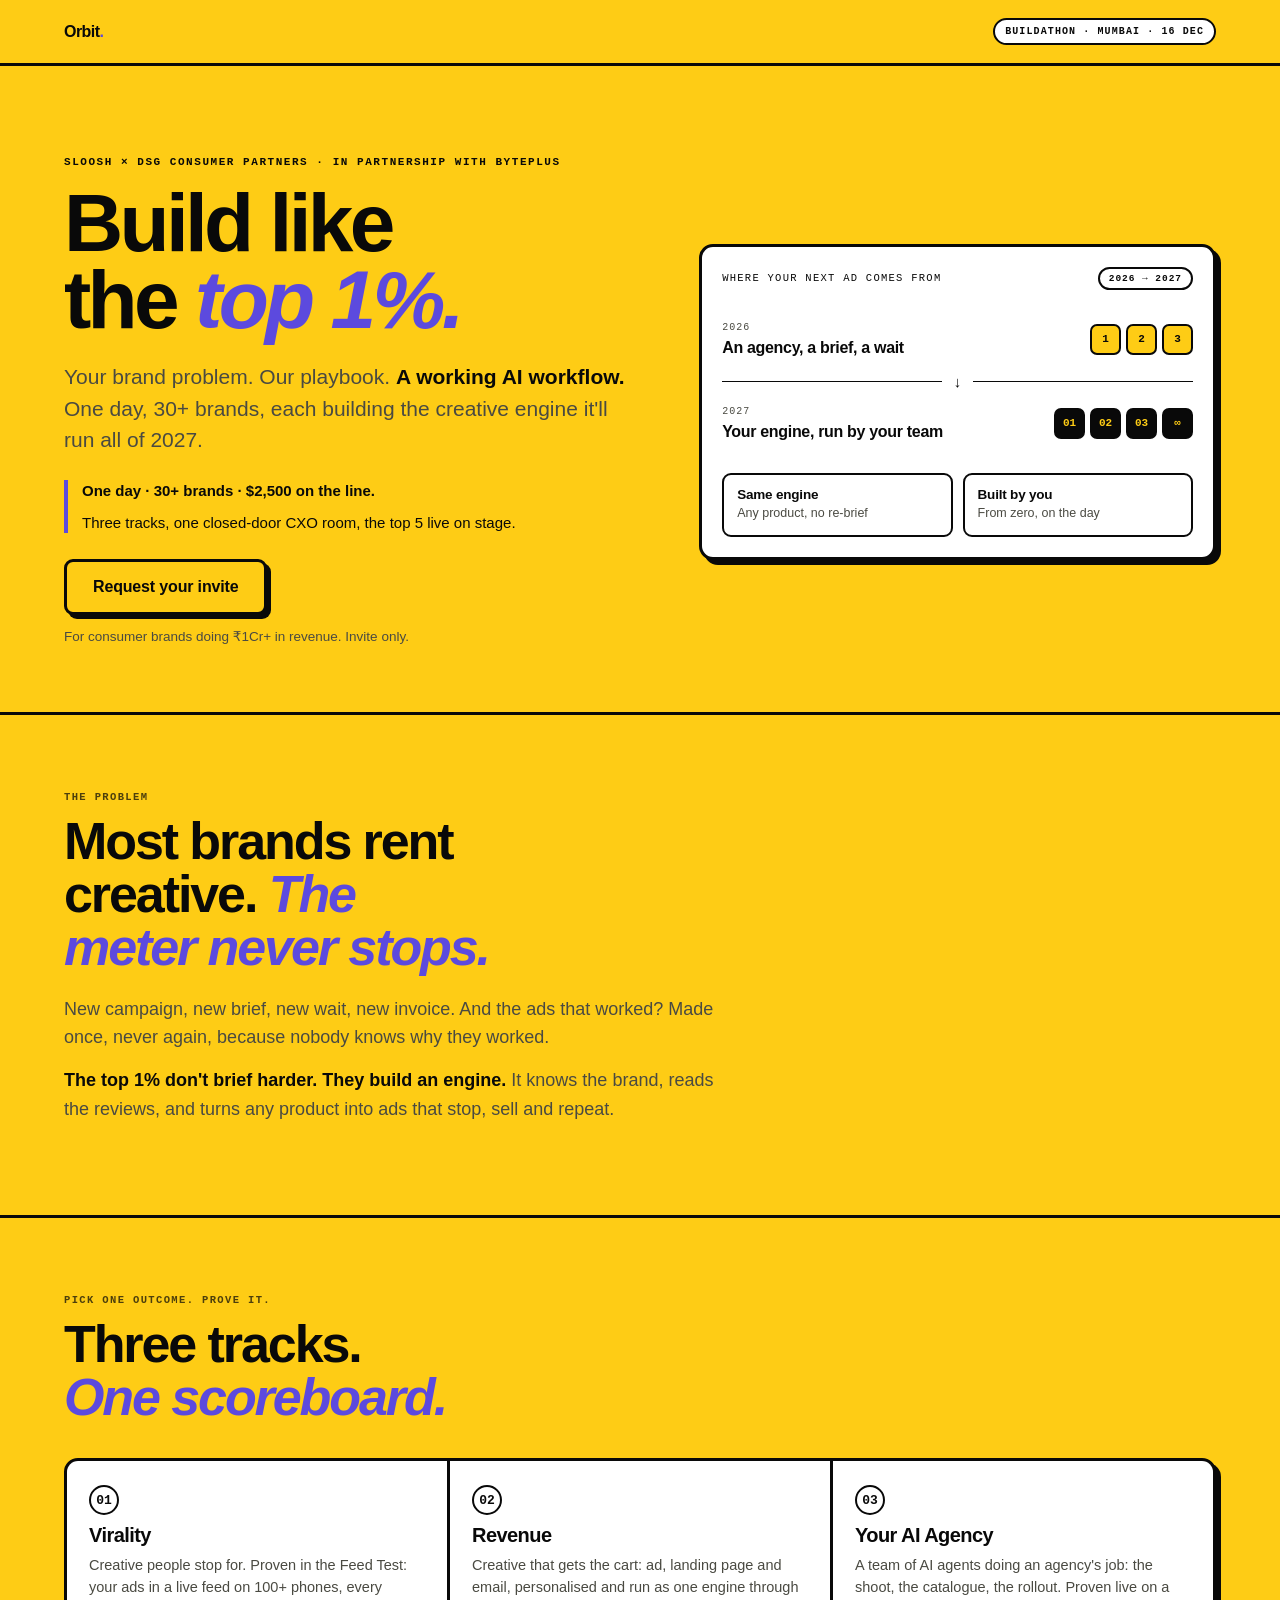
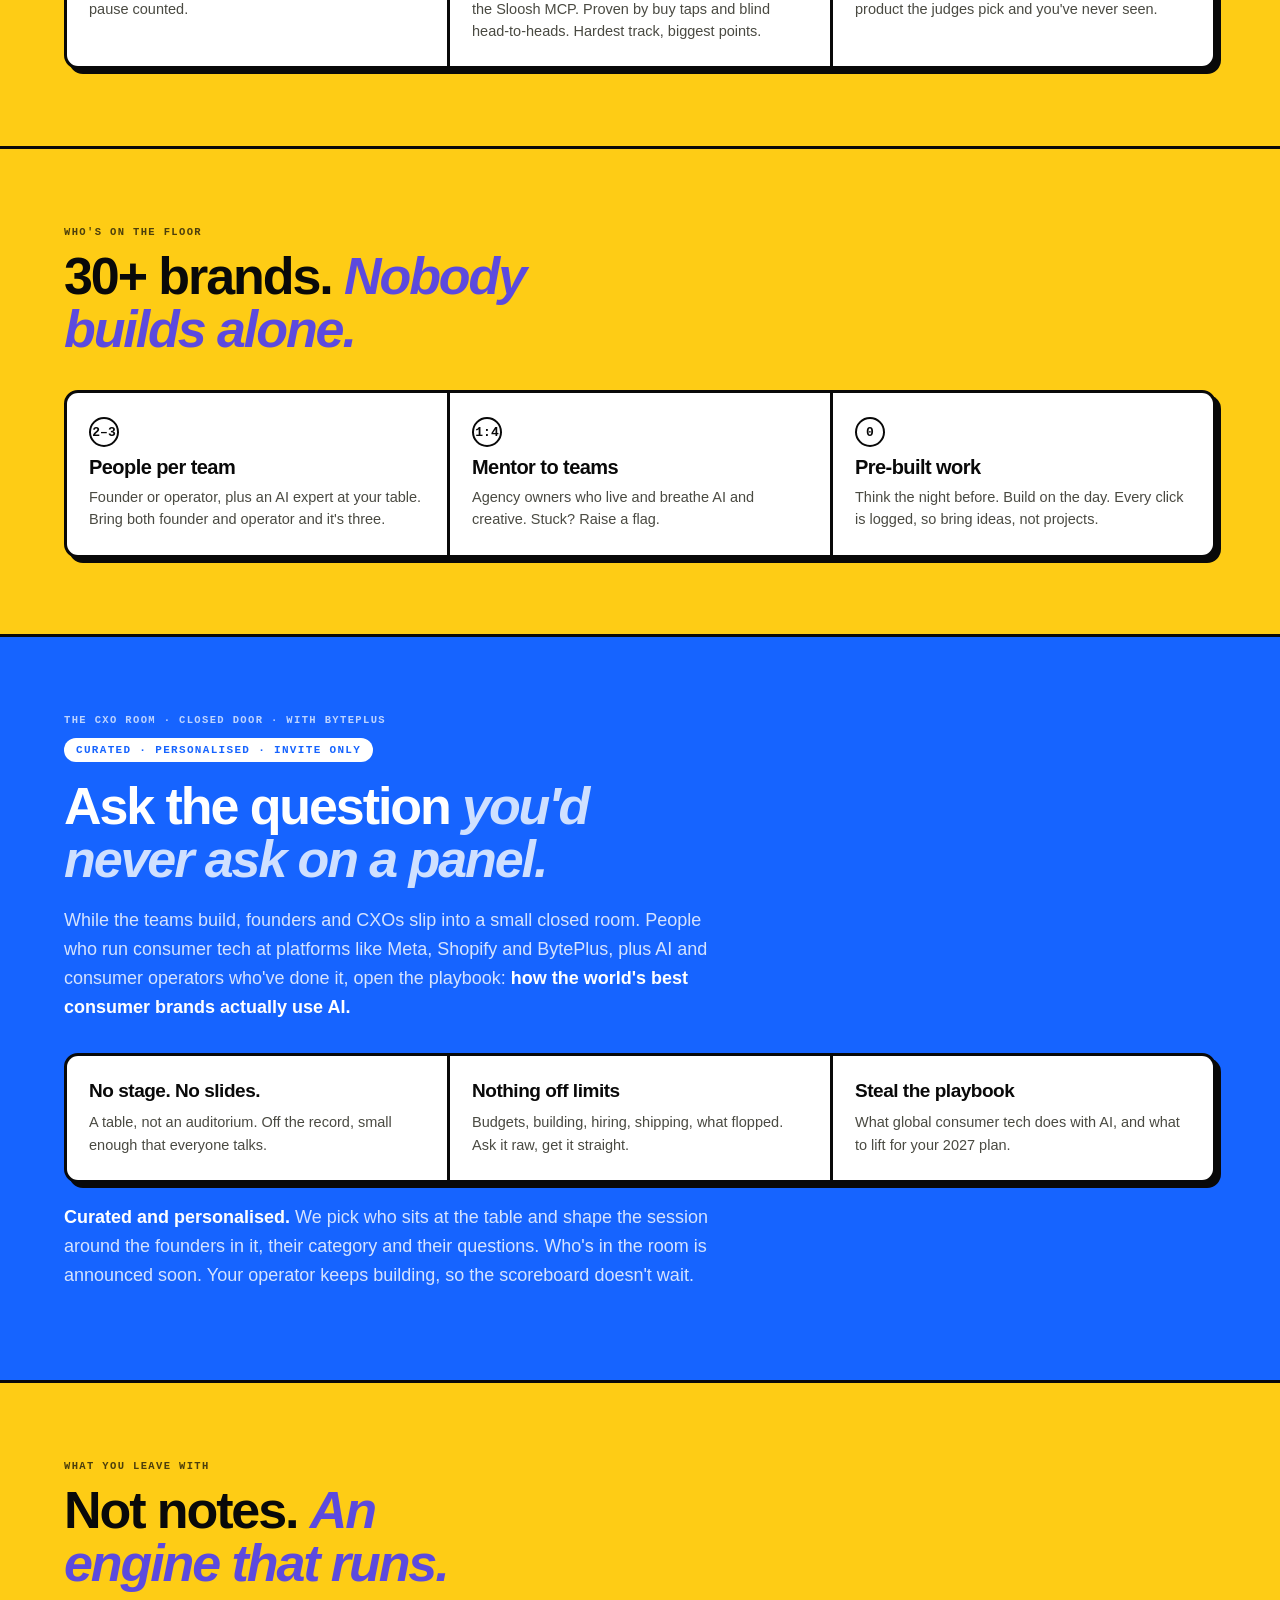
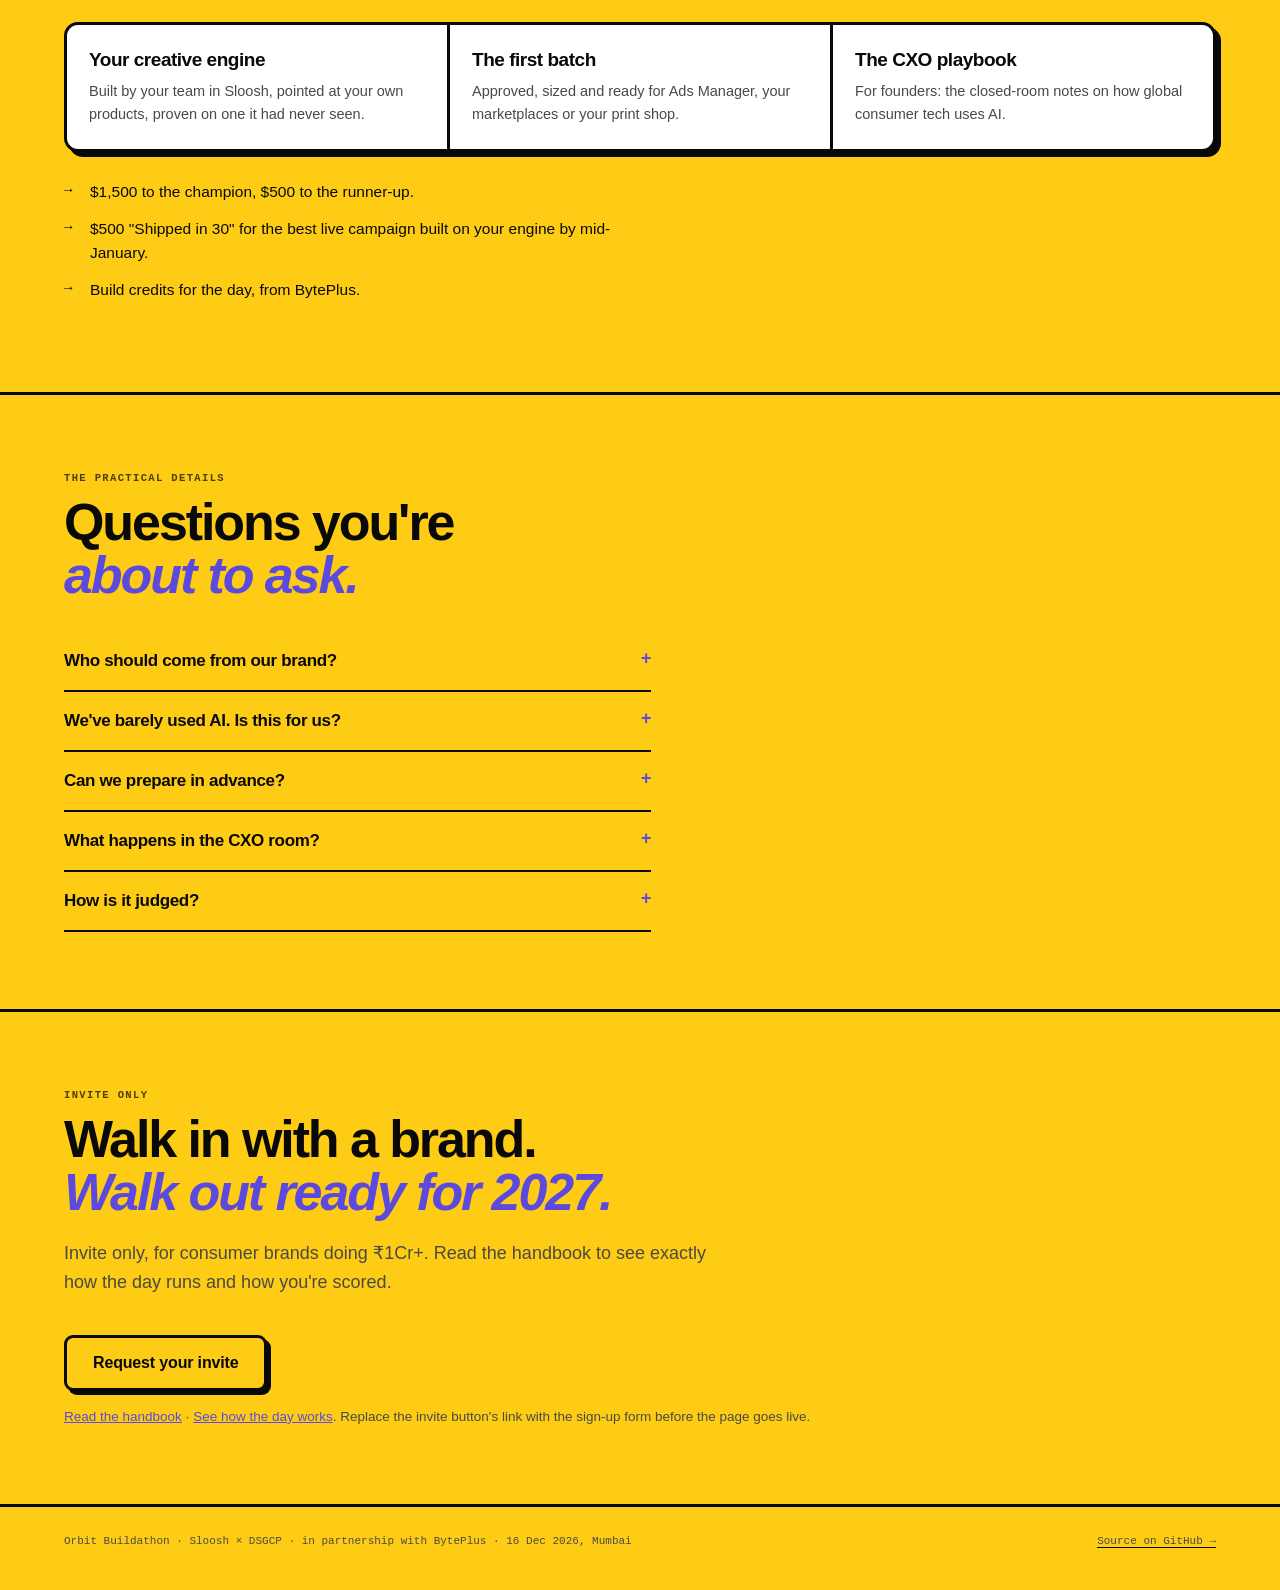
==== index.html @ 48149b08 "Teams: brand people + one AI expert, 2 or 3; mentors 1:4 Run sheet (internal note): two team types, " ====
<!doctype html>
<html lang="en">
<head>
<meta charset="utf-8">
<meta name="viewport" content="width=device-width, initial-scale=1">
<title>Orbit Buildathon — build like the top 1%</title>
<meta name="description" content="Orbit Buildathon, 16 Dec 2026, Mumbai. Sloosh × DSG Consumer Partners, in partnership with BytePlus. 30+ brands build their own AI creative engine in one day, plus a closed-door CXO room. $2,500 on the line.">
<link rel="stylesheet" href="assets/sloosh.css">
<link rel="stylesheet" href="assets/pitch.css">
<link rel="icon" href="data:image/svg+xml,<svg xmlns='http://www.w3.org/2000/svg' viewBox='0 0 100 100'><text y='.9em' font-size='90'>🎯</text></svg>">
<style>
  /* the CXO room, set apart in BytePlus blue */
  .cxo { --paper:#1664FF; --ink:#FFFFFF; --dim:rgba(255,255,255,.82); --signal:#FFFFFF; --rule:#090909;
    background:var(--paper); color:var(--ink); }
  .cxo h2 em { color:#CFE0FF; }
  .cxo .offer { --card:#FFFFFF; --chip:#FFFFFF; --ink:#090909; --dim:#4A4A42; --rule:#090909; color:var(--ink); }
  .cxo .curated { display:inline-block; margin:0 0 18px; font:700 11px var(--mono); letter-spacing:.12em;
    text-transform:uppercase; color:#1664FF; background:#FFFFFF; border-radius:999px; padding:6px 12px; }
</style>
</head>
<body>

<header class="bar">
  <div class="wordmark">Orbit<i>.</i></div>
  <div class="tag">Buildathon · Mumbai · 16 Dec</div>
</header>

<main>
  <!-- HERO -->
  <section class="hero" style="border-top:0">
    <div>
      <p class="eyebrow">Sloosh × DSG Consumer Partners · in partnership with BytePlus</p>
      <h1>Build like the <em>top 1%.</em></h1>
      <p class="sub">Your brand problem. Our playbook. <strong>A working AI workflow.</strong>
        One day, 30+ brands, each building the creative engine it'll run all of 2027.</p>
      <p class="proof-line">
        <b>One day · 30+ brands · $2,500 on the line.</b>
        <span>Three tracks, one closed-door CXO room, the top 5 live on stage.</span>
      </p>
      <a class="cta" href="#invite">Request your invite</a>
      <p class="cta-note">For consumer brands doing ₹1Cr+ in revenue. Invite only.</p>
    </div>

    <!-- 2026 vs 2027: the argument in one glance -->
    <div class="model">
      <div class="model-head">
        <div class="t">Where your next ad comes from</div>
        <div class="live">2026 → 2027</div>
      </div>
      <div class="row">
        <div>
          <div class="lab">2026</div>
          <div class="val">An agency, a brief, a wait</div>
        </div>
        <div class="chips"><span>1</span><span>2</span><span>3</span></div>
      </div>
      <div class="divider"><hr><span>↓</span><hr></div>
      <div class="row">
        <div>
          <div class="lab">2027</div>
          <div class="val">Your engine, run by your team</div>
        </div>
        <div class="chips solved"><span>01</span><span>02</span><span>03</span><span>∞</span></div>
      </div>
      <div class="model-foot">
        <div><div class="k">Same engine</div><div class="v">Any product, no re-brief</div></div>
        <div><div class="k">Built by you</div><div class="v">From zero, on the day</div></div>
      </div>
    </div>
  </section>

  <!-- THE PROBLEM -->
  <section>
    <p class="kicker">The problem</p>
    <h2>Most brands rent creative. <em>The meter never stops.</em></h2>
    <p class="body-copy">New campaign, new brief, new wait, new invoice. And the ads that
      worked? Made once, never again, because nobody knows why they worked.</p>
    <p class="body-copy"><strong>The top 1% don't brief harder. They build an engine.</strong>
      It knows the brand, reads the reviews, and turns any product into ads that stop, sell and
      repeat.</p>
  </section>

  <!-- THE TRACKS -->
  <section>
    <p class="kicker">Pick one outcome. Prove it.</p>
    <h2>Three tracks. <em>One scoreboard.</em></h2>
    <div class="steps">
      <div>
        <div class="n">01</div>
        <div class="h">Virality</div>
        <p class="p">Creative people stop for. Proven in the Feed Test: your ads in a live feed on
          100+ phones, every pause counted.</p>
      </div>
      <div>
        <div class="n">02</div>
        <div class="h">Revenue</div>
        <p class="p">Creative that gets the cart: ad, landing page and email, personalised and
          run as one engine through the Sloosh MCP. Proven by buy taps and blind head-to-heads.
          Hardest track, biggest points.</p>
      </div>
      <div>
        <div class="n">03</div>
        <div class="h">Your AI Agency</div>
        <p class="p">A team of AI agents doing an agency's job: the shoot, the catalogue, the
          rollout. Proven live on a product the judges pick and you've never seen.</p>
      </div>
    </div>
  </section>

  <!-- THE ROOM -->
  <section>
    <p class="kicker">Who's on the floor</p>
    <h2>30+ brands. <em>Nobody builds alone.</em></h2>
    <div class="steps">
      <div>
        <div class="n">2–3</div>
        <div class="h">People per team</div>
        <p class="p">Founder or operator, plus an AI expert at your table. Bring both founder and operator and it's three.</p>
      </div>
      <div>
        <div class="n">1:4</div>
        <div class="h">Mentor to teams</div>
        <p class="p">Agency owners who live and breathe AI and creative. Stuck? Raise a flag.</p>
      </div>
      <div>
        <div class="n">0</div>
        <div class="h">Pre-built work</div>
        <p class="p">Think the night before. Build on the day. Every click is logged, so bring
          ideas, not projects.</p>
      </div>
    </div>
  </section>

  <!-- CXO TRACK: set apart in BytePlus blue -->
  <section class="cxo">
    <p class="kicker">The CXO room · closed door · with BytePlus</p>
    <p class="curated">Curated · personalised · invite only</p>
    <h2>Ask the question <em>you'd never ask on a panel.</em></h2>
    <p class="body-copy">While the teams build, founders and CXOs slip into a small closed room.
      People who run consumer tech at platforms like Meta, Shopify and BytePlus, plus AI and
      consumer operators who've done it, open the playbook: <strong>how the world's best
      consumer brands actually use AI.</strong></p>
    <div class="offer">
      <div>
        <div class="h">No stage. No slides.</div>
        <p class="p">A table, not an auditorium. Off the record, small enough that everyone
          talks.</p>
      </div>
      <div>
        <div class="h">Nothing off limits</div>
        <p class="p">Budgets, building, hiring, shipping, what flopped. Ask it raw, get it
          straight.</p>
      </div>
      <div>
        <div class="h">Steal the playbook</div>
        <p class="p">What global consumer tech does with AI, and what to lift for your 2027
          plan.</p>
      </div>
    </div>
    <p class="body-copy" style="margin-top:20px"><strong>Curated and personalised.</strong> We pick
      who sits at the table and shape the session around the founders in it, their category and
      their questions. Who's in the room is announced soon. Your operator keeps building, so the
      scoreboard doesn't wait.</p>
  </section>

  <!-- WHAT YOU GET -->
  <section>
    <p class="kicker">What you leave with</p>
    <h2>Not notes. <em>An engine that runs.</em></h2>
    <div class="offer">
      <div>
        <div class="h">Your creative engine</div>
        <p class="p">Built by your team in Sloosh, pointed at your own products, proven on one
          it had never seen.</p>
      </div>
      <div>
        <div class="h">The first batch</div>
        <p class="p">Approved, sized and ready for Ads Manager, your marketplaces or your
          print shop.</p>
      </div>
      <div>
        <div class="h">The CXO playbook</div>
        <p class="p">For founders: the closed-room notes on how global consumer tech uses AI.</p>
      </div>
    </div>
    <ul class="checks">
      <li>$1,500 to the champion, $500 to the runner-up.</li>
      <li>$500 "Shipped in 30" for the best live campaign built on your engine by mid-January.</li>
      <li>Build credits for the day, from BytePlus.</li>
    </ul>
  </section>

  <!-- FAQ -->
  <section>
    <p class="kicker">The practical details</p>
    <h2>Questions you're <em>about to ask.</em></h2>
    <div class="faq">
      <details>
        <summary>Who should come from our brand?</summary>
        <p>The founder or whoever runs creative, or both. We pair every team with an AI expert, so a team is 2 or 3 people.</p>
      </details>
      <details>
        <summary>We've barely used AI. Is this for us?</summary>
        <p>Yes. Every team gets an AI expert at the table, and mentors are on the floor all day.</p>
      </details>
      <details>
        <summary>Can we prepare in advance?</summary>
        <p>Think, don't build. You get your track and a problem prompt the day before. Platform
          access opens on the morning, every workspace is logged, and pre-built work is
          disqualified.</p>
      </details>
      <details>
        <summary>What happens in the CXO room?</summary>
        <p>A closed-door session for founders and CXOs with consumer-tech and AI leaders. Off the
          record, no slides, any question goes.</p>
      </details>
      <details>
        <summary>How is it judged?</summary>
        <p>Each track has one outcome you prove on screen: thumb-stops, buy taps, or assets from a cold run. The top 5 then present live to the room and a panel of consumer-tech and AI leaders. The full scoring is in the handbook.</p>
      </details>
    </div>
  </section>

  <!-- CLOSE -->
  <section class="close" id="invite">
    <p class="kicker">Invite only</p>
    <h2>Walk in with a brand. <em>Walk out ready for 2027.</em></h2>
    <p class="body-copy">Invite only, for consumer brands doing ₹1Cr+. Read the handbook to see
      exactly how the day runs and how you're scored.</p>
    <p style="margin-top:28px">
      <a class="cta" href="#invite">Request your invite</a>
    </p>
    <p class="cta-note"><a href="handbook/">Read the handbook</a> · <a href="flow/">See how the day works</a>.
      Replace the invite button's link with the sign-up form before the page goes live.</p>
  </section>
</main>

<footer>
  <div>Orbit Buildathon · Sloosh × DSGCP · in partnership with BytePlus · 16 Dec 2026, Mumbai</div>
  <div><a href="https://github.com/arth6025/buildathon-handbook">Source on GitHub →</a></div>
</footer>

<div class="sticky"><a class="cta" href="#invite">Request your invite</a></div>

</body>
</html>
---- assets/sloosh.css ----
/* ============================================================================
   SLOOSH — shared brand tokens. Link this BEFORE any page stylesheet.
   Extracted from the ShopOS × DSG print deck.
   ========================================================================== */
:root {
  /* core */
  --sl-ink:      #090909;   /* near-black ground */
  --sl-yellow:   #FECC15;   /* primary accent */
  --sl-paper:    #FFFFFF;
  --sl-cream:    #FFF8E6;

  /* the 9 section colours, straight off the deck */
  --sl-food:     #FA4903;
  --sl-beauty:   #E8CCFF;
  --sl-health:   #54DA9C;
  --sl-fashion:  #090909;
  --sl-home:     #5C4ADE;
  --sl-cafe:     #793A04;
  --sl-stays:    #4DA2FF;
  --sl-every:    #FECC15;
  --sl-pages:    #008060;

  /* derived */
  --sl-ink-soft: #1C1C1C;
  --sl-grey:     #6E6E6E;
  --sl-line:     #090909;
  --sl-shadow:   4px 4px 0 var(--sl-ink);
  --sl-shadow-sm:3px 3px 0 var(--sl-ink);
  --sl-radius:   14px;
  --sl-radius-sm:9px;
  --sl-pill:     999px;
  --sl-border:   3px;

  --sl-display: "Helvetica Neue", Helvetica, Arial, system-ui, sans-serif;
  --sl-mono: ui-monospace, "SF Mono", SFMono-Regular, Menlo, Consolas, monospace;
}

/* ---------- the googly-eye device ---------- */
.sl-eyes { display:inline-flex; gap:.14em; vertical-align:-0.06em; }
.sl-eyes i {
  width:.82em; height:.82em; border-radius:50%;
  background:var(--sl-paper); border:.1em solid var(--sl-ink);
  display:inline-block; position:relative; font-style:normal;
}
.sl-eyes i::after {
  content:""; position:absolute; width:.42em; height:.42em; border-radius:50%;
  background:var(--sl-ink); left:.14em; top:.2em;
}
.sl-eyes.on-dark i { border-color:var(--sl-ink); }

/* wordmark: SL[eyes]SH */
.sl-wordmark {
  font-family:var(--sl-display); font-weight:800; letter-spacing:-0.045em;
  display:inline-flex; align-items:center; gap:.04em; line-height:1;
}
.sl-wordmark .y { color:var(--sl-yellow); }

/* ---------- shared sticker components ---------- */
.sl-pill {
  display:inline-block; font-family:var(--sl-display); font-weight:700;
  font-size:13px; line-height:1; padding:9px 15px;
  border:var(--sl-border) solid var(--sl-ink); border-radius:var(--sl-pill);
  background:var(--sl-ink); color:var(--sl-paper); white-space:nowrap;
}
.sl-pill.ghost { background:transparent; color:var(--sl-ink); }
.sl-pill.light { background:var(--sl-paper); color:var(--sl-ink); }

.sl-btn {
  display:inline-block; font-family:var(--sl-display); font-weight:800;
  font-size:17px; line-height:1; padding:17px 26px; cursor:pointer;
  background:var(--sl-yellow); color:var(--sl-ink); text-decoration:none;
  border:var(--sl-border) solid var(--sl-ink); border-radius:var(--sl-radius-sm);
  box-shadow:var(--sl-shadow); transition:transform .1s, box-shadow .1s;
}
.sl-btn:hover { transform:translate(2px,2px); box-shadow:2px 2px 0 var(--sl-ink); }
.sl-btn:active { transform:translate(4px,4px); box-shadow:0 0 0 var(--sl-ink); }

.sl-bubble {
  position:relative; display:inline-block; background:var(--sl-paper);
  color:var(--sl-ink); font-weight:700; font-size:15px;
  padding:10px 16px; border:var(--sl-border) solid var(--sl-ink);
  border-radius:var(--sl-radius-sm);
}
.sl-bubble::after {
  content:""; position:absolute; left:16px; bottom:-11px;
  border:8px solid transparent; border-top-color:var(--sl-ink); border-bottom:0;
}

@media (prefers-reduced-motion: reduce) {
  .sl-btn { transition:none; }
  .sl-btn:hover, .sl-btn:active { transform:none; box-shadow:var(--sl-shadow); }
}
---- assets/pitch.css ----
/* Sloosh palette — tokens from assets/sloosh.css, mapped onto the pitch */
:root {
  --paper:#FECC15; --card:#FFFFFF; --ink:#090909; --dim:#4A4A42;
  --rule:#090909; --signal:#5C4ADE; --warn:#FA4903; --chip:#FFFFFF;
  --display:"Helvetica Neue",Helvetica,Arial,system-ui,sans-serif;
  --mono:ui-monospace,"SF Mono",SFMono-Regular,Menlo,Consolas,monospace;
  --pad:clamp(22px,5vw,80px);
  --measure:66ch;
}
@media (prefers-color-scheme: dark) {
  :root { --paper:#090909; --card:#161616; --ink:#FFF8E6; --dim:#9A9A94;
    --rule:#FFF8E6; --signal:#9E92FF; --warn:#FF7A47; --chip:#1C1C1C; }
}
:root[data-theme="dark"] { --paper:#090909; --card:#161616; --ink:#FFF8E6; --dim:#9A9A94;
  --rule:#FFF8E6; --signal:#9E92FF; --warn:#FF7A47; --chip:#1C1C1C; }
:root[data-theme="light"] { --paper:#FECC15; --card:#FFFFFF; --ink:#090909; --dim:#4A4A42;
  --rule:#090909; --signal:#5C4ADE; --warn:#FA4903; --chip:#FFFFFF; }

* { box-sizing:border-box; }
html, body { margin:0; padding:0; }
html { scroll-behavior:smooth; }
body { background:var(--paper); color:var(--ink); font-family:var(--display);
  -webkit-font-smoothing:antialiased; overflow-x:hidden;
  padding-bottom:env(safe-area-inset-bottom); }
a { color:var(--signal); }
:focus-visible { outline:2px solid var(--signal); outline-offset:3px; }

.eyebrow { font-family:var(--mono); font-size:11px; letter-spacing:0.14em;
  text-transform:uppercase; color:var(--signal); margin:0 0 16px; }
.kicker { font-family:var(--mono); font-size:10.5px; letter-spacing:0.13em;
  text-transform:uppercase; color:var(--dim); margin:0 0 12px; }

/* ---------- masthead: wordmark only, no nav (one page, one goal) ---------- */
.bar { display:flex; align-items:center; justify-content:space-between; gap:16px;
  padding:18px var(--pad); border-bottom:1px solid var(--rule); }
.wordmark { font-size:16px; font-weight:700; letter-spacing:-0.035em; }
.wordmark i { font-style:normal; color:var(--signal); }
.bar .tag { font-family:var(--mono); font-size:10px; letter-spacing:0.11em;
  text-transform:uppercase; color:var(--dim); border:1px solid var(--rule);
  border-radius:2px; padding:6px 10px; white-space:nowrap; }

/* ---------- hero ---------- */
.hero { display:grid; grid-template-columns:minmax(0,1.05fr) minmax(0,0.95fr);
  gap:clamp(28px,5vw,64px); align-items:center;
  padding:clamp(44px,7vw,96px) var(--pad) clamp(36px,5vw,72px); }
h1 { font-size:clamp(38px,6.6vw,82px); font-weight:700; letter-spacing:-0.045em;
  line-height:0.95; text-wrap:balance; margin:0 0 22px; }
h1 em { font-style:italic; color:var(--signal); }
.sub { font-size:clamp(16px,1.7vw,21px); line-height:1.5; color:var(--dim);
  max-width:48ch; margin:0 0 24px; }
.sub strong { color:var(--ink); font-weight:600; }
.proof-line { display:flex; align-items:baseline; gap:10px; flex-wrap:wrap;
  font-size:15px; line-height:1.45; margin:0 0 26px;
  padding-left:14px; border-left:2px solid var(--signal); }
.proof-line b { font-weight:650; }
.cta { display:inline-block; background:var(--signal); color:#fff;
  font-family:var(--display); font-size:16px; font-weight:600; letter-spacing:-0.01em;
  border:0; border-radius:3px; padding:16px 26px; cursor:pointer;
  text-decoration:none; transition:opacity .15s; }
.cta:hover { opacity:.88; }
.cta-note { font-size:13.5px; line-height:1.5; color:var(--dim); margin:12px 0 0; }

/* ---------- before/after diagram ---------- */
.model { border:1px solid var(--rule); border-radius:4px; background:var(--card);
  padding:20px; }
.model-head { display:flex; align-items:center; justify-content:space-between;
  gap:12px; margin-bottom:16px; }
.model-head .t { font-family:var(--mono); font-size:10.5px; letter-spacing:0.12em;
  text-transform:uppercase; }
.model-head .live { font-family:var(--mono); font-size:9.5px; letter-spacing:0.1em;
  text-transform:uppercase; color:var(--dim); border:1px solid var(--rule);
  border-radius:20px; padding:4px 9px; }
.row { display:flex; align-items:center; justify-content:space-between; gap:16px;
  padding:16px 0; }
.row .lab { font-family:var(--mono); font-size:10px; letter-spacing:0.1em;
  text-transform:uppercase; color:var(--dim); margin-bottom:5px; }
.row .val { font-size:16px; font-weight:650; letter-spacing:-0.02em; line-height:1.2; }
.chips { display:flex; gap:5px; flex-shrink:0; }
.chips span { width:31px; height:31px; display:grid; place-items:center;
  border-radius:3px; font-family:var(--mono); font-size:11px;
  border:1px solid var(--rule); background:var(--paper); }
.chips.solved span { background:var(--signal); color:#fff; border-color:var(--signal); }
.divider { display:flex; align-items:center; gap:12px; }
.divider hr { flex:1; border:0; border-top:1px solid var(--rule); margin:0; }
.divider span { font-size:15px; color:var(--signal); }
.model-foot { display:grid; grid-template-columns:repeat(auto-fit,minmax(130px,1fr));
  gap:10px; margin-top:16px; }
.model-foot > div { border:1px solid var(--rule); border-radius:3px; padding:12px 13px; }
.model-foot .k { font-size:13.5px; font-weight:650; letter-spacing:-0.015em; margin-bottom:3px; }
.model-foot .v { font-size:12.5px; color:var(--dim); line-height:1.4; }

/* ---------- sections ---------- */
section { padding:clamp(44px,6vw,88px) var(--pad); border-top:1px solid var(--rule); }
h2 { font-size:clamp(28px,4.4vw,52px); font-weight:700; letter-spacing:-0.04em;
  line-height:1.02; text-wrap:balance; margin:0 0 20px; max-width:20ch; }
h2 em { font-style:italic; color:var(--signal); }
.body-copy { font-size:clamp(15px,1.5vw,18px); line-height:1.6; max-width:var(--measure);
  color:var(--dim); margin:0 0 14px; }
.body-copy strong { color:var(--ink); font-weight:600; }

/* ---------- steps ---------- */
.steps { display:grid; grid-template-columns:repeat(auto-fit,minmax(240px,1fr));
  gap:1px; background:var(--rule); border:1px solid var(--rule);
  border-radius:4px; overflow:hidden; margin-top:34px; }
.steps > div { background:var(--paper); padding:24px 22px; display:flex;
  flex-direction:column; gap:9px; }
.steps .n { font-family:var(--mono); font-size:11px; color:var(--signal);
  font-variant-numeric:tabular-nums; }
.steps .h { font-size:20px; font-weight:700; letter-spacing:-0.028em; line-height:1.1; }
.steps .p { font-size:14.5px; line-height:1.5; color:var(--dim); margin:0; }

/* ---------- offer ---------- */
.offer { display:grid; grid-template-columns:repeat(auto-fit,minmax(250px,1fr));
  gap:1px; background:var(--rule); border:1px solid var(--rule);
  border-radius:4px; overflow:hidden; margin-top:32px; }
.offer > div { background:var(--card); padding:24px 22px; }
.offer .h { font-size:19px; font-weight:700; letter-spacing:-0.025em; margin-bottom:9px; }
.offer .p { font-size:14.5px; line-height:1.55; color:var(--dim); margin:0; }

.checks { list-style:none; padding:0; margin:28px 0 0; max-width:var(--measure); }
.checks li { position:relative; padding-left:26px; font-size:15.5px; line-height:1.55;
  margin-bottom:13px; }
.checks li::before { content:"→"; position:absolute; left:0; top:0;
  color:var(--signal); font-family:var(--mono); font-size:14px; }

/* ---------- faq ---------- */
.faq { max-width:var(--measure); margin-top:30px; }
.faq details { border-bottom:1px solid var(--rule); }
.faq summary { cursor:pointer; list-style:none; padding:18px 0;
  font-size:17px; font-weight:650; letter-spacing:-0.02em; line-height:1.3;
  display:flex; justify-content:space-between; gap:18px; align-items:flex-start; }
.faq summary::-webkit-details-marker { display:none; }
.faq summary::after { content:"+"; font-family:var(--mono); color:var(--signal);
  font-size:18px; line-height:1; flex-shrink:0; }
.faq details[open] summary::after { content:"−"; }
.faq p { font-size:15px; line-height:1.6; color:var(--dim); margin:0 0 18px; }

/* ---------- close ---------- */
.close { text-align:left; }
.close .cta { margin-top:10px; }

footer { padding:28px var(--pad) 40px; border-top:1px solid var(--rule);
  display:flex; justify-content:space-between; gap:16px; flex-wrap:wrap;
  font-family:var(--mono); font-size:11px; color:var(--dim); }
footer a { color:var(--dim); text-decoration:none; border-bottom:1px solid var(--rule); }
footer a:hover { color:var(--signal); border-bottom-color:var(--signal); }

/* ---------- sticky mobile CTA (+11% per the swipe file) ---------- */
.sticky { position:fixed; left:0; right:0; bottom:0; z-index:40;
  display:none; padding:11px var(--pad) calc(11px + env(safe-area-inset-bottom));
  background:var(--paper); border-top:1px solid var(--rule); }
.sticky .cta { display:block; text-align:center; width:100%; padding:15px 20px; }

@media (max-width: 900px) {
  .hero { grid-template-columns:minmax(0,1fr); }
  .model { order:2; }
}
@media (max-width: 700px) {
  .sticky { display:block; }
  body { padding-bottom:84px; }
  .bar .tag { display:none; }
}
@media (prefers-reduced-motion: reduce) {
  html { scroll-behavior:auto; }
  * { transition:none !important; }
}

/* ============================================================================
   SLOOSH sticker treatment — thick rules, offset shadows, yellow CTA
   ========================================================================== */
.bar { border-bottom-width:3px; }
.bar .tag { border-width:2px; border-radius:999px; font-weight:700;
  color:var(--ink); background:var(--card); }

.model { border-width:3px; border-radius:14px; box-shadow:5px 5px 0 var(--ink); }
.model-head .live { border-width:2px; border-radius:999px; font-weight:700; color:var(--ink); }
.model-foot > div { border-width:2px; border-radius:9px; }
.chips span { border-width:2px; border-radius:7px; font-weight:700; }
.chips.solved span { background:var(--ink); color:var(--paper); border-color:var(--ink); }

.steps, .offer { border-width:3px; border-radius:14px; box-shadow:5px 5px 0 var(--ink); gap:3px; }
.steps > div, .offer > div { background:var(--card); }
.steps .n { font-weight:800; color:var(--ink); background:var(--chip);
  width:30px; height:30px; display:grid; place-items:center;
  border:2px solid var(--ink); border-radius:999px; font-size:13px; }

.cta { background:#FECC15; color:#090909; border:3px solid #090909;
  border-radius:9px; box-shadow:4px 4px 0 #090909; font-weight:800;
  transition:transform .1s, box-shadow .1s; }
.cta:hover { opacity:1; transform:translate(2px,2px); box-shadow:2px 2px 0 #090909; }
.cta:active { transform:translate(4px,4px); box-shadow:0 0 0 #090909; }

.proof-line { border-left-width:4px; }
.faq details { border-bottom-width:2px; }
.checks li::before { font-weight:800; }
section { border-top-width:3px; }
footer { border-top-width:3px; }
.sticky { border-top-width:3px; }
.sticky .cta { box-shadow:none; border-width:3px; }
.sticky .cta:hover, .sticky .cta:active { transform:none; box-shadow:none; }
/* small text stays black on yellow; violet reserved for display-size accents */
.eyebrow { color:var(--ink); font-weight:700; }
.kicker { color:var(--ink); font-weight:700; opacity:.72; }
.checks li::before { color:var(--ink); font-weight:800; }
.divider span { color:var(--ink); }
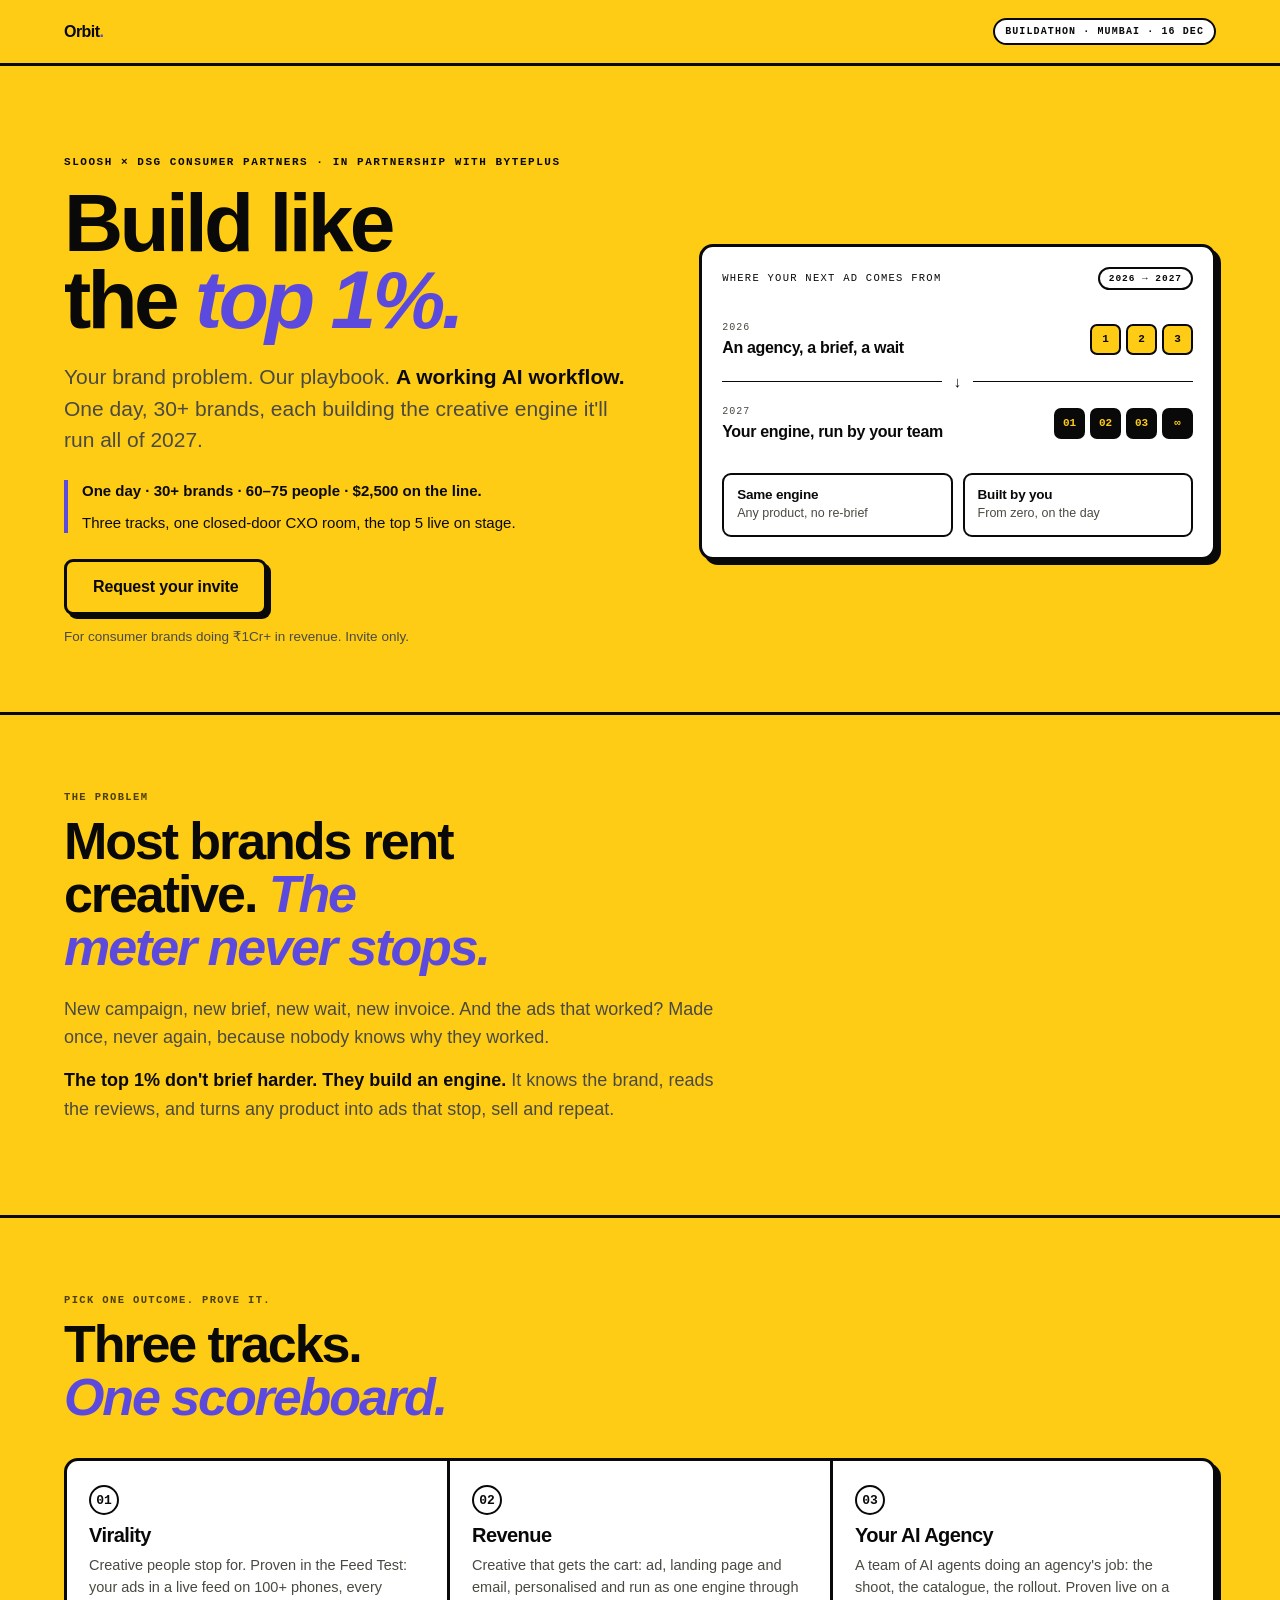
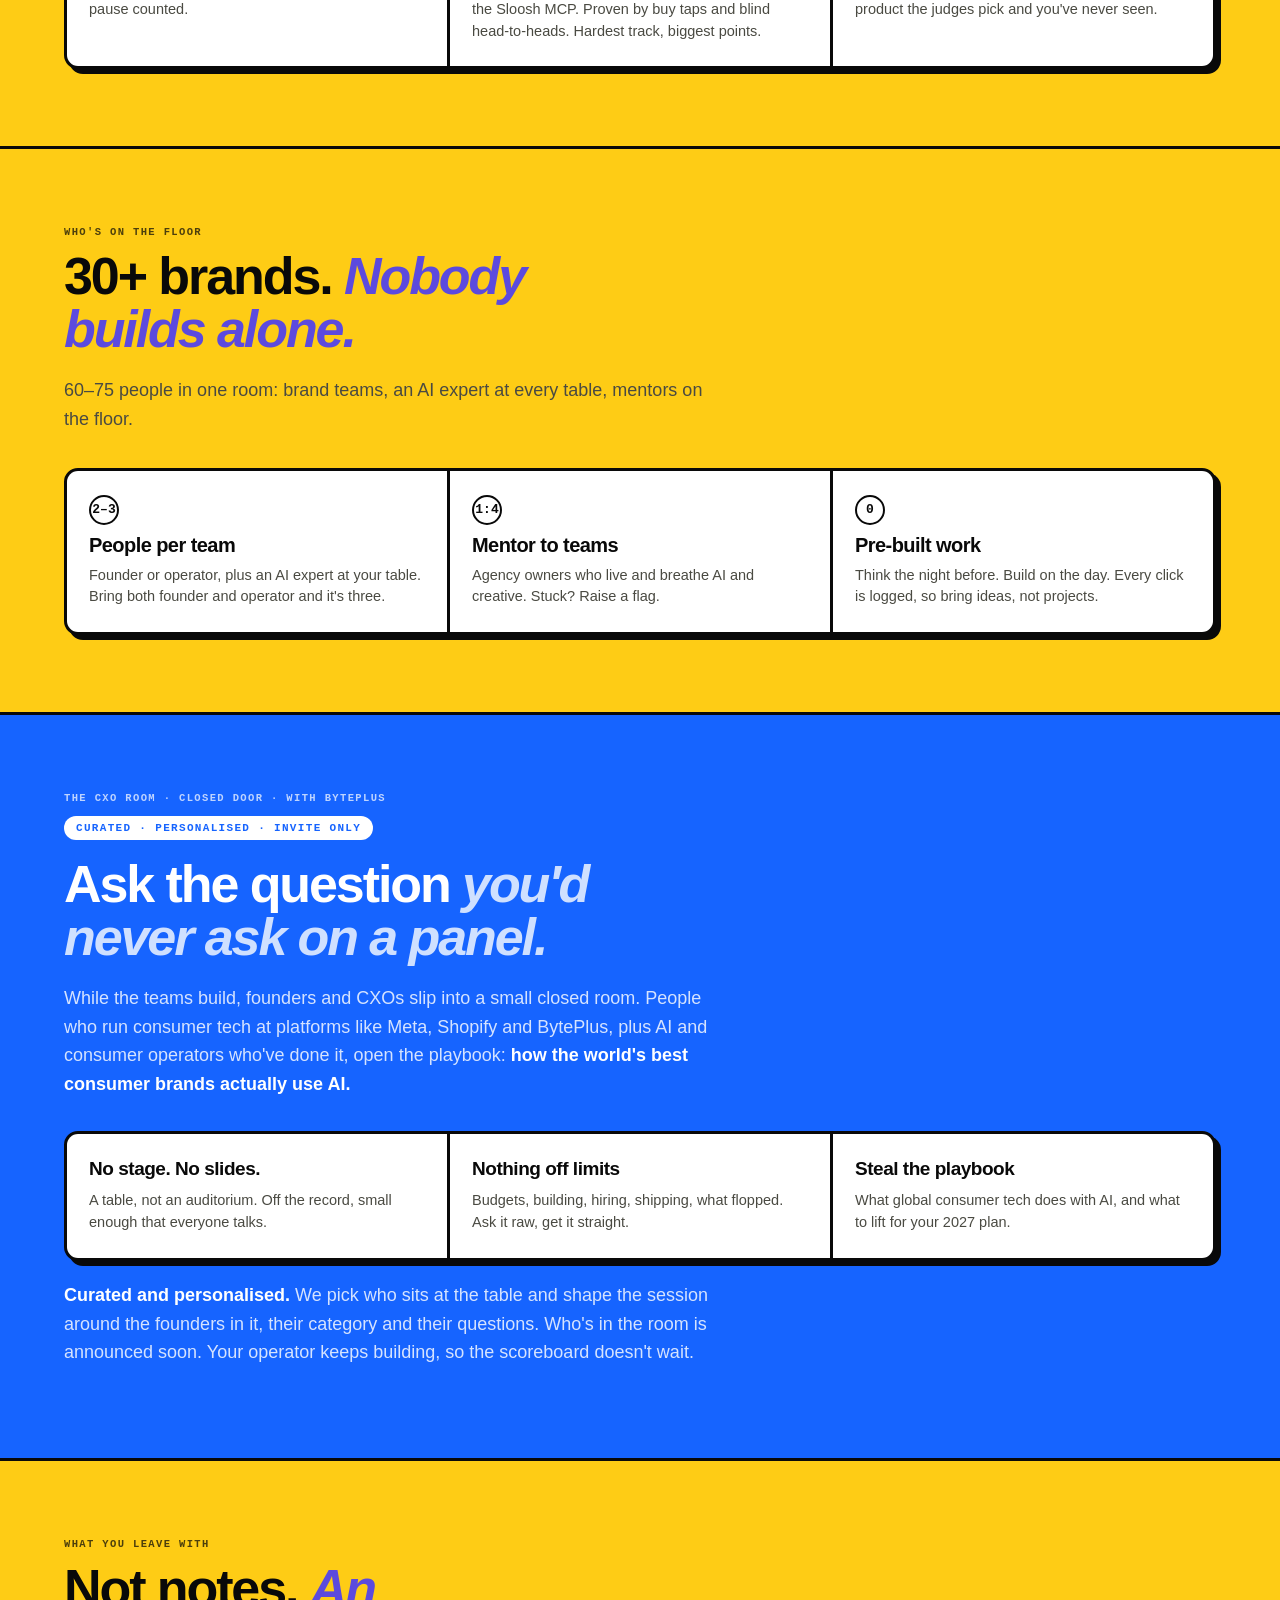
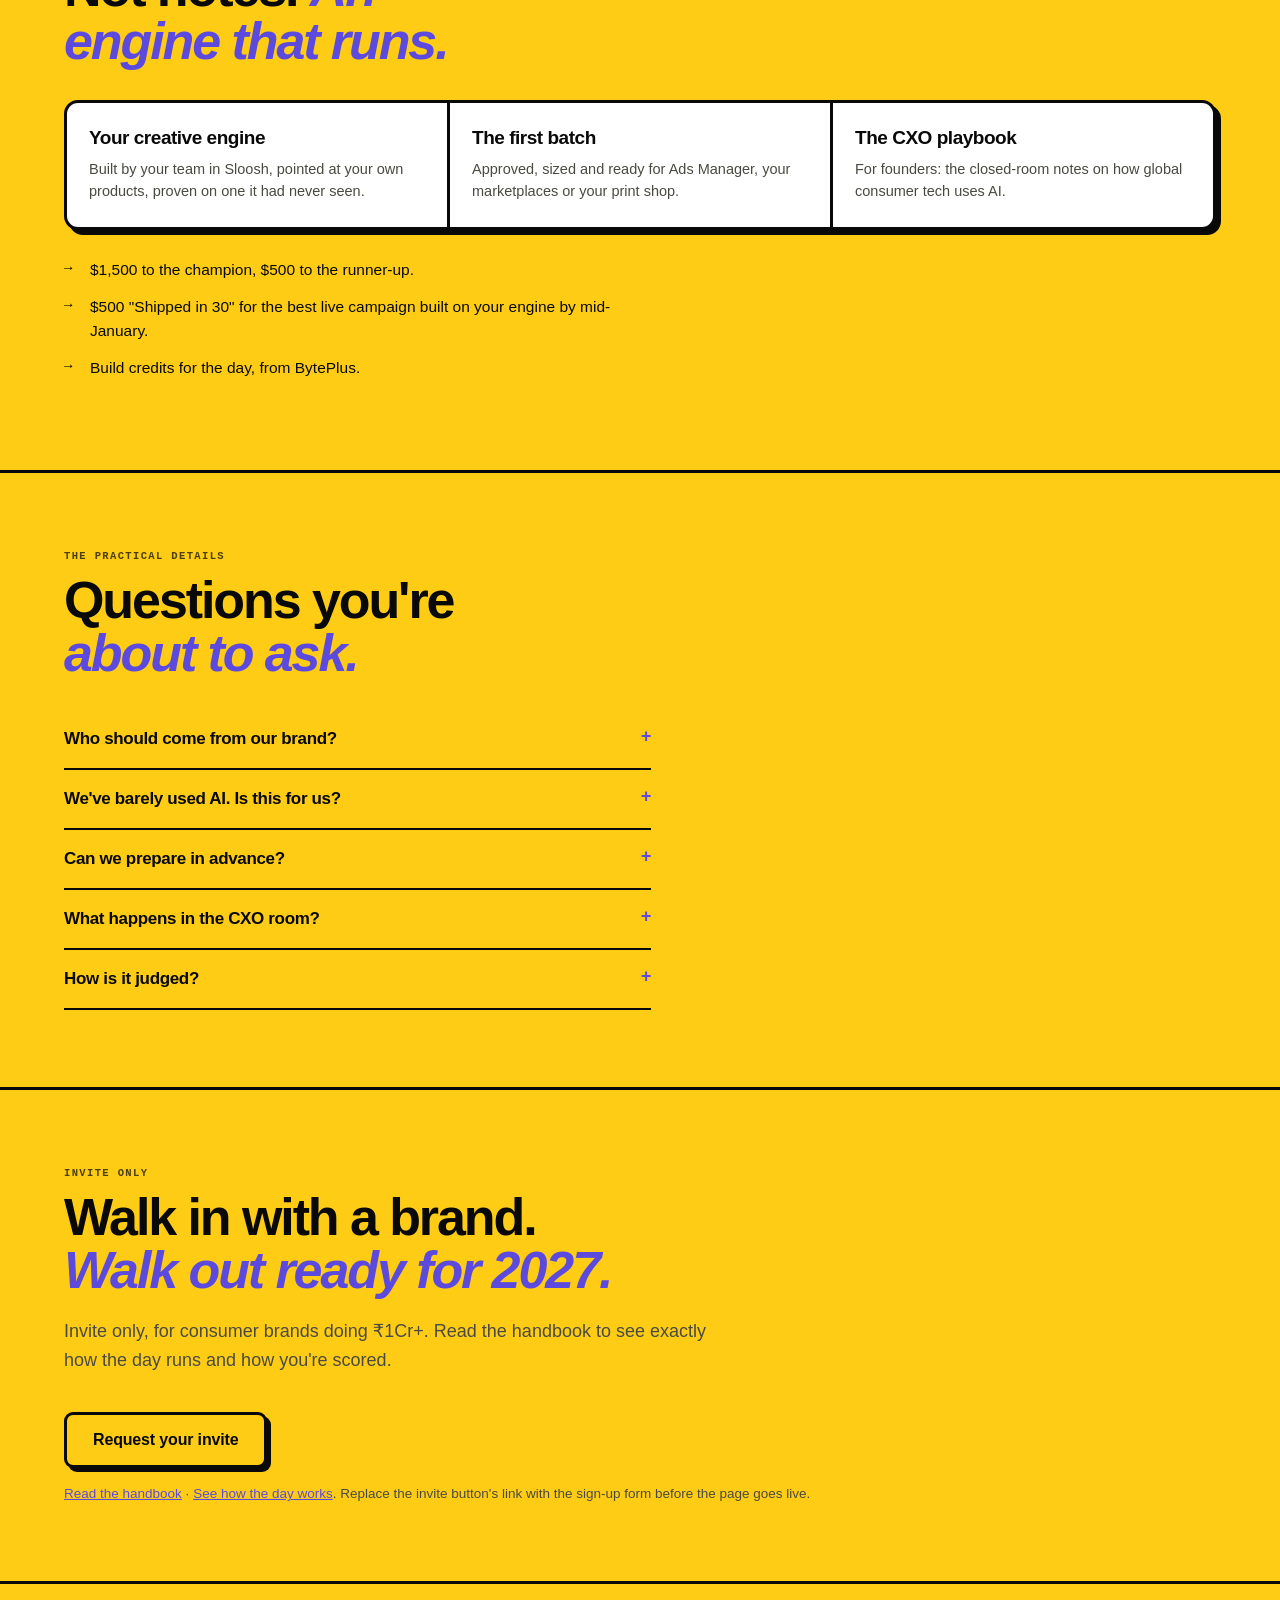
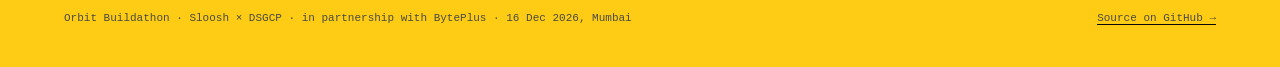
==== commit 217ce28b: "Flow: clearer library and Track 02 stages; Sloosh + BytePlus; 60-75 people The idea library stage sh" ====
--- a/index.html
+++ b/index.html
@@ -34,7 +34,7 @@
       <p class="sub">Your brand problem. Our playbook. <strong>A working AI workflow.</strong>
         One day, 30+ brands, each building the creative engine it'll run all of 2027.</p>
       <p class="proof-line">
-        <b>One day · 30+ brands · $2,500 on the line.</b>
+        <b>One day · 30+ brands · 60–75 people · $2,500 on the line.</b>
         <span>Three tracks, one closed-door CXO room, the top 5 live on stage.</span>
       </p>
       <a class="cta" href="#invite">Request your invite</a>
@@ -111,6 +111,7 @@
   <section>
     <p class="kicker">Who's on the floor</p>
     <h2>30+ brands. <em>Nobody builds alone.</em></h2>
+    <p class="body-copy">60–75 people in one room: brand teams, an AI expert at every table, mentors on the floor.</p>
     <div class="steps">
       <div>
         <div class="n">2–3</div>
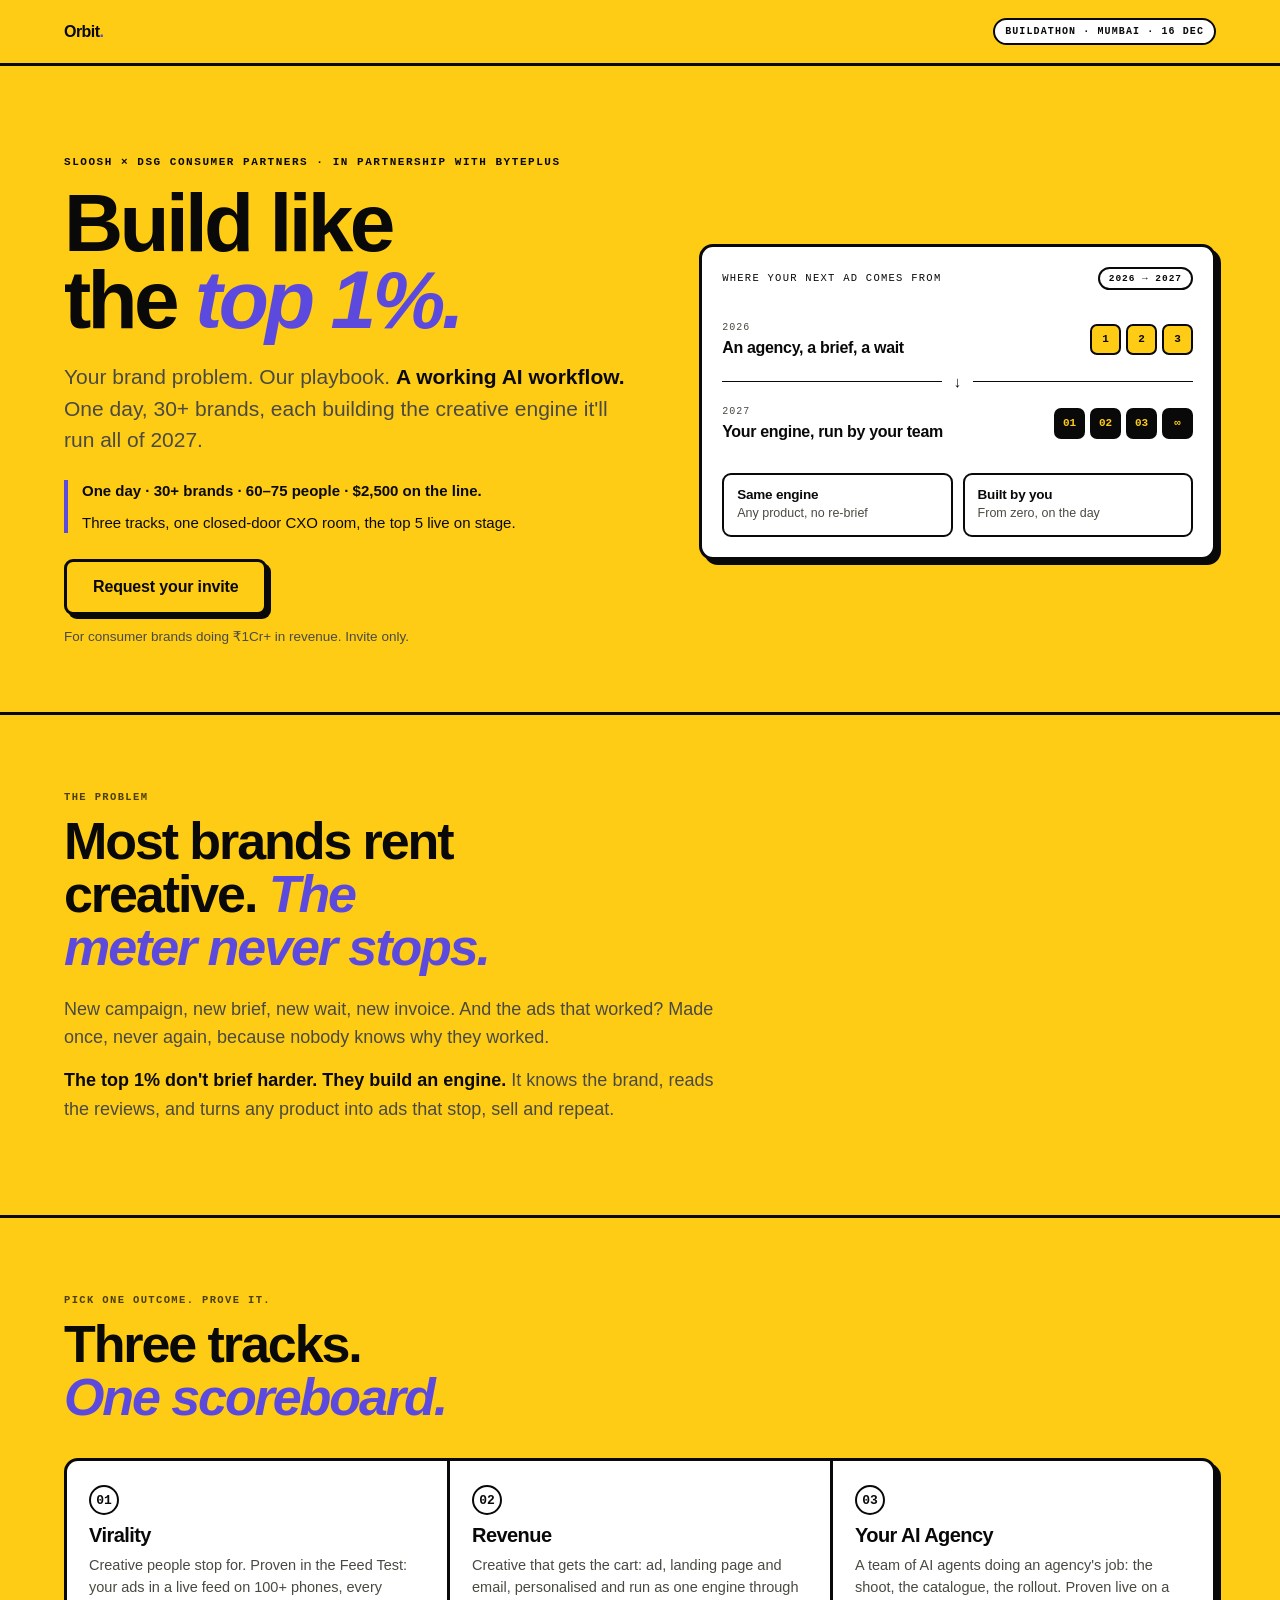
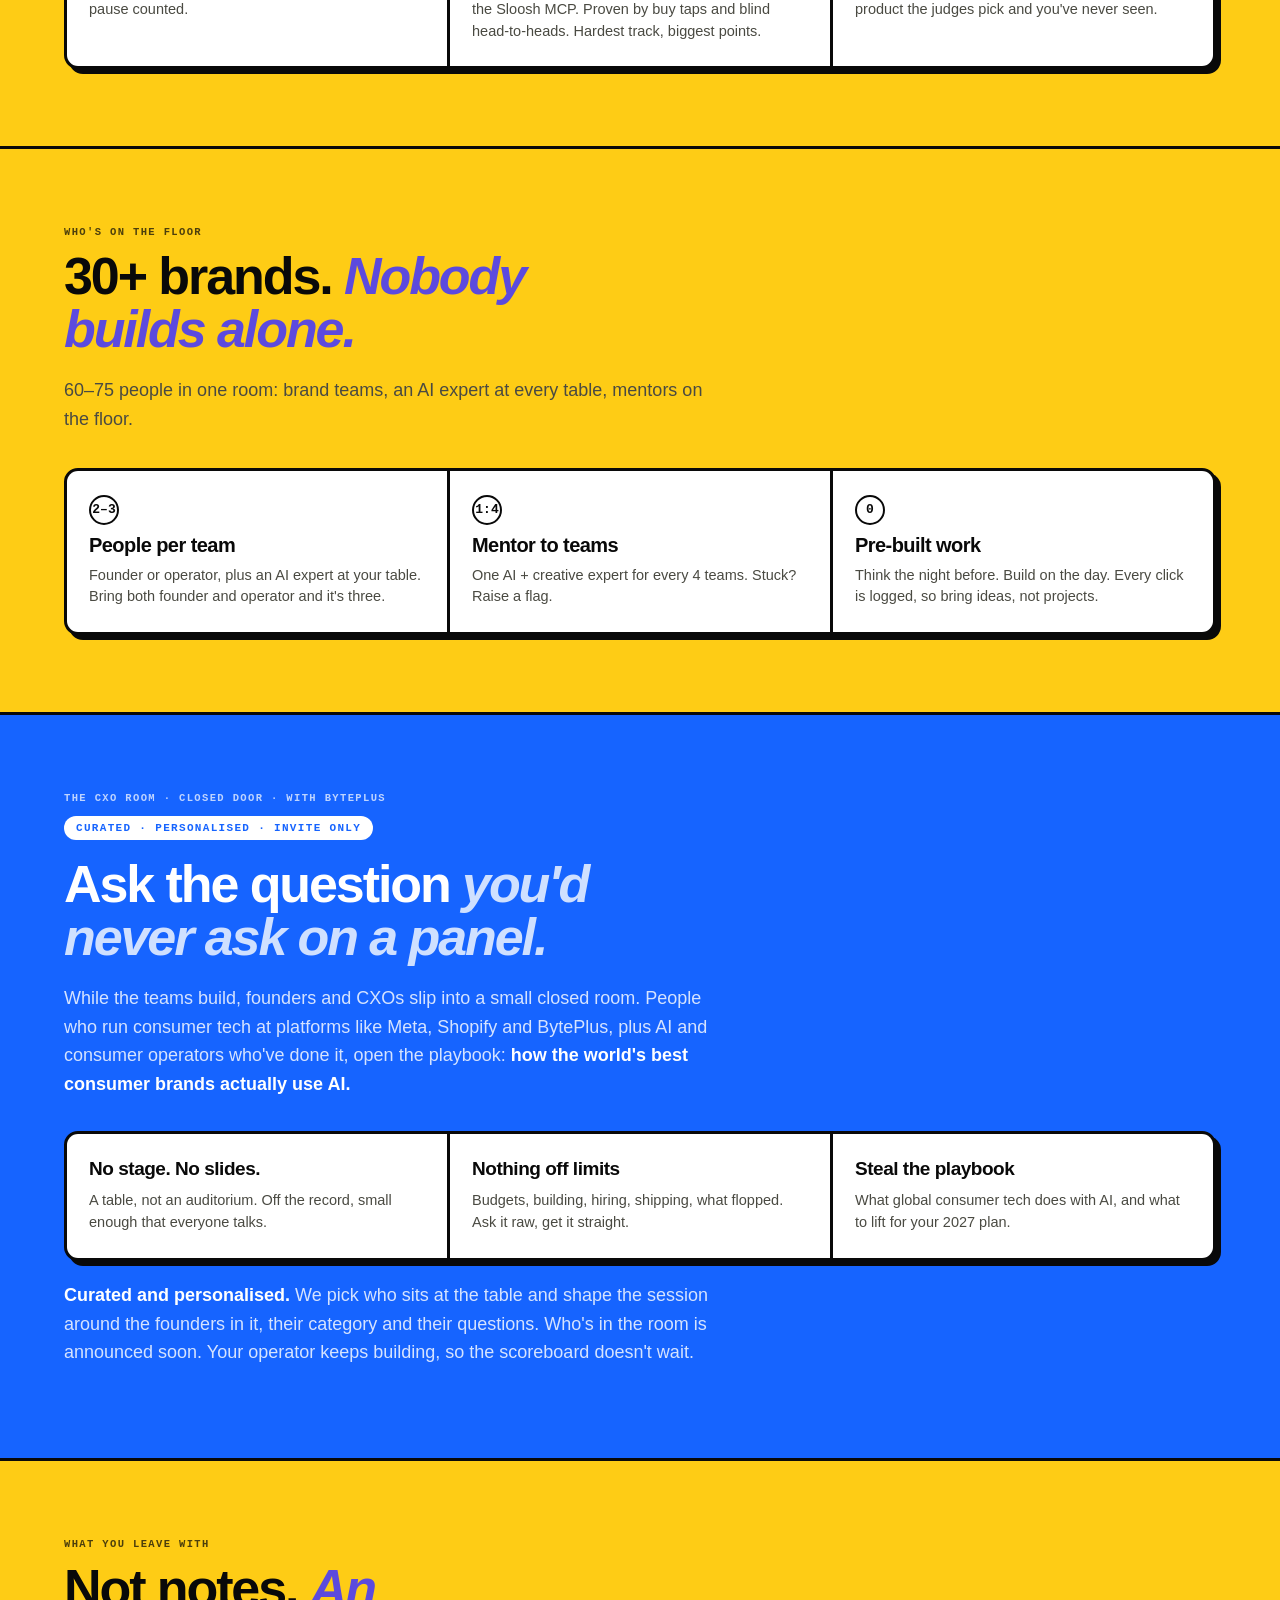
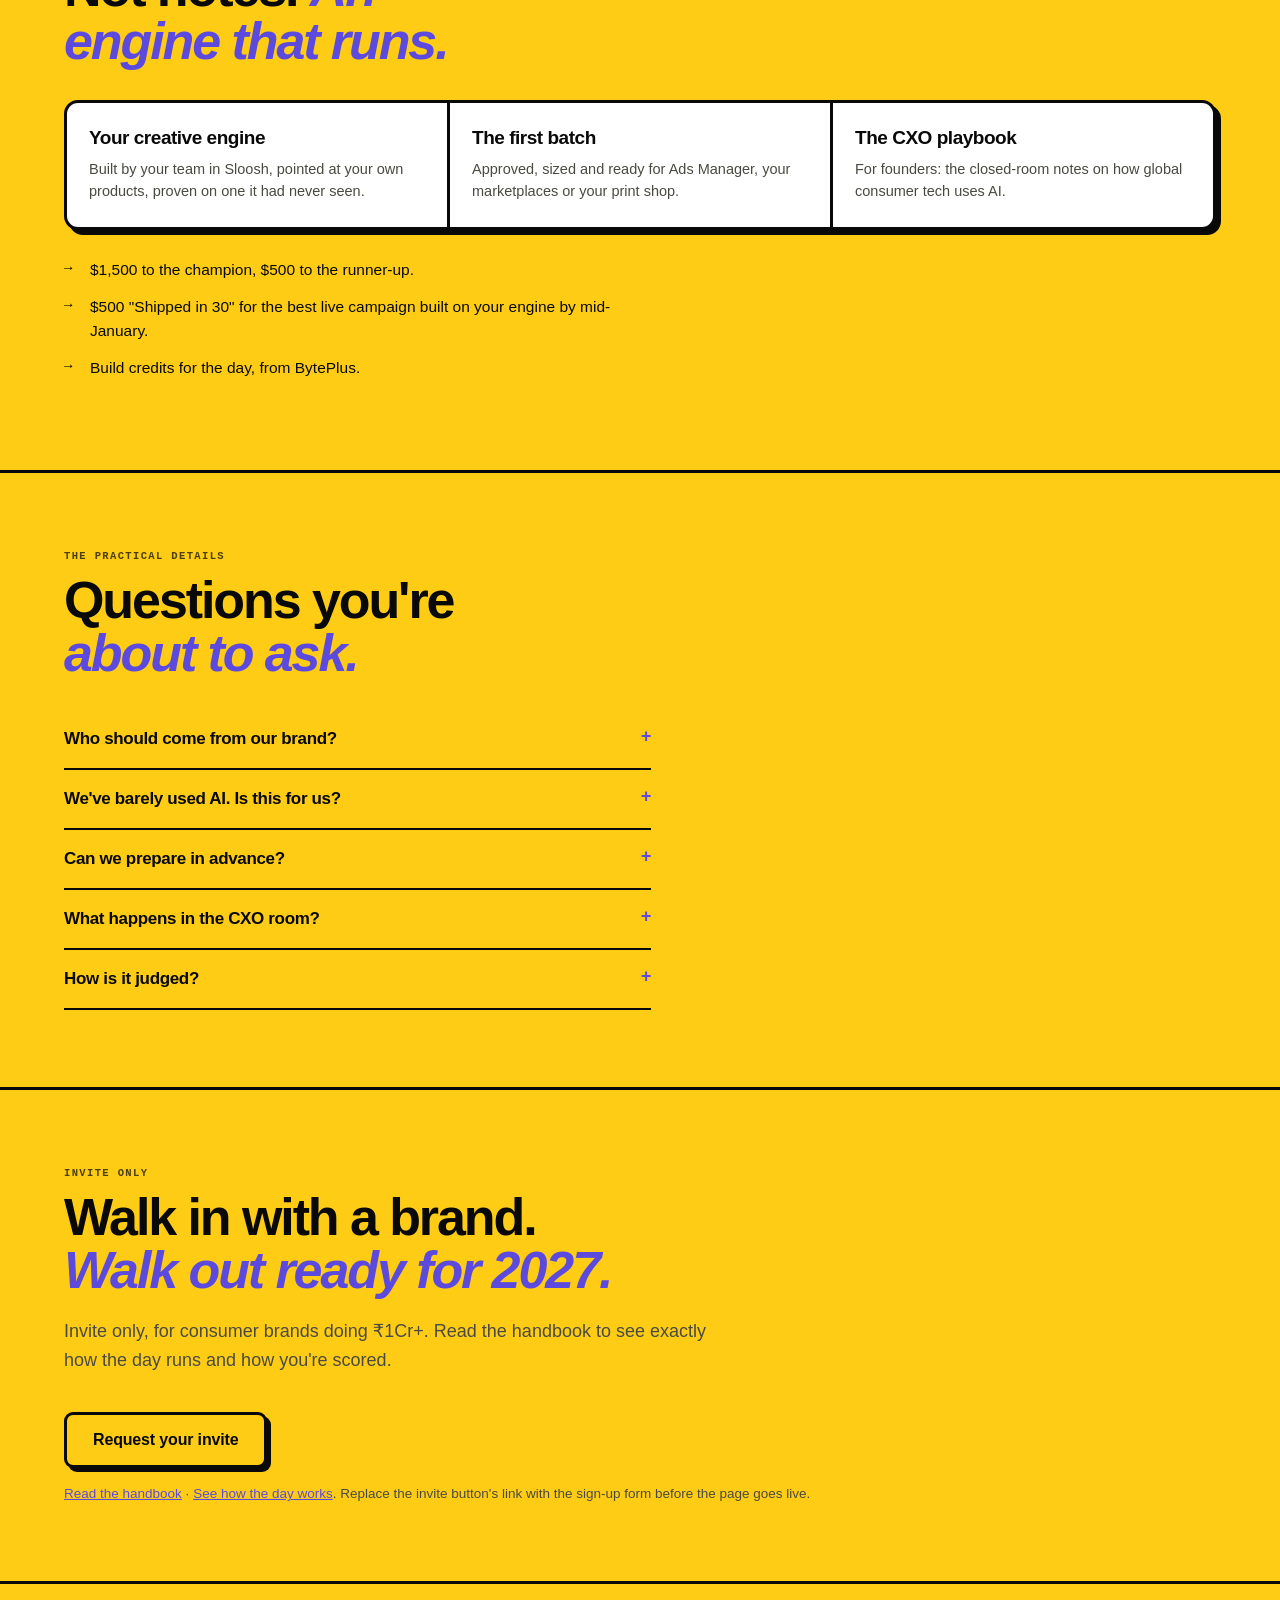
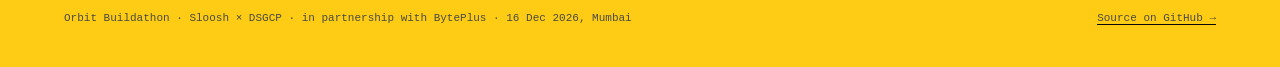
==== commit 21ab6cd4: "Mentors are AI + creative experts, one for every 4 teams Co-Authored-By: Claude Opus 5.5 <noreply@an" ====
--- a/index.html
+++ b/index.html
@@ -121,7 +121,7 @@
       <div>
         <div class="n">1:4</div>
         <div class="h">Mentor to teams</div>
-        <p class="p">Agency owners who live and breathe AI and creative. Stuck? Raise a flag.</p>
+        <p class="p">One AI + creative expert for every 4 teams. Stuck? Raise a flag.</p>
       </div>
       <div>
         <div class="n">0</div>
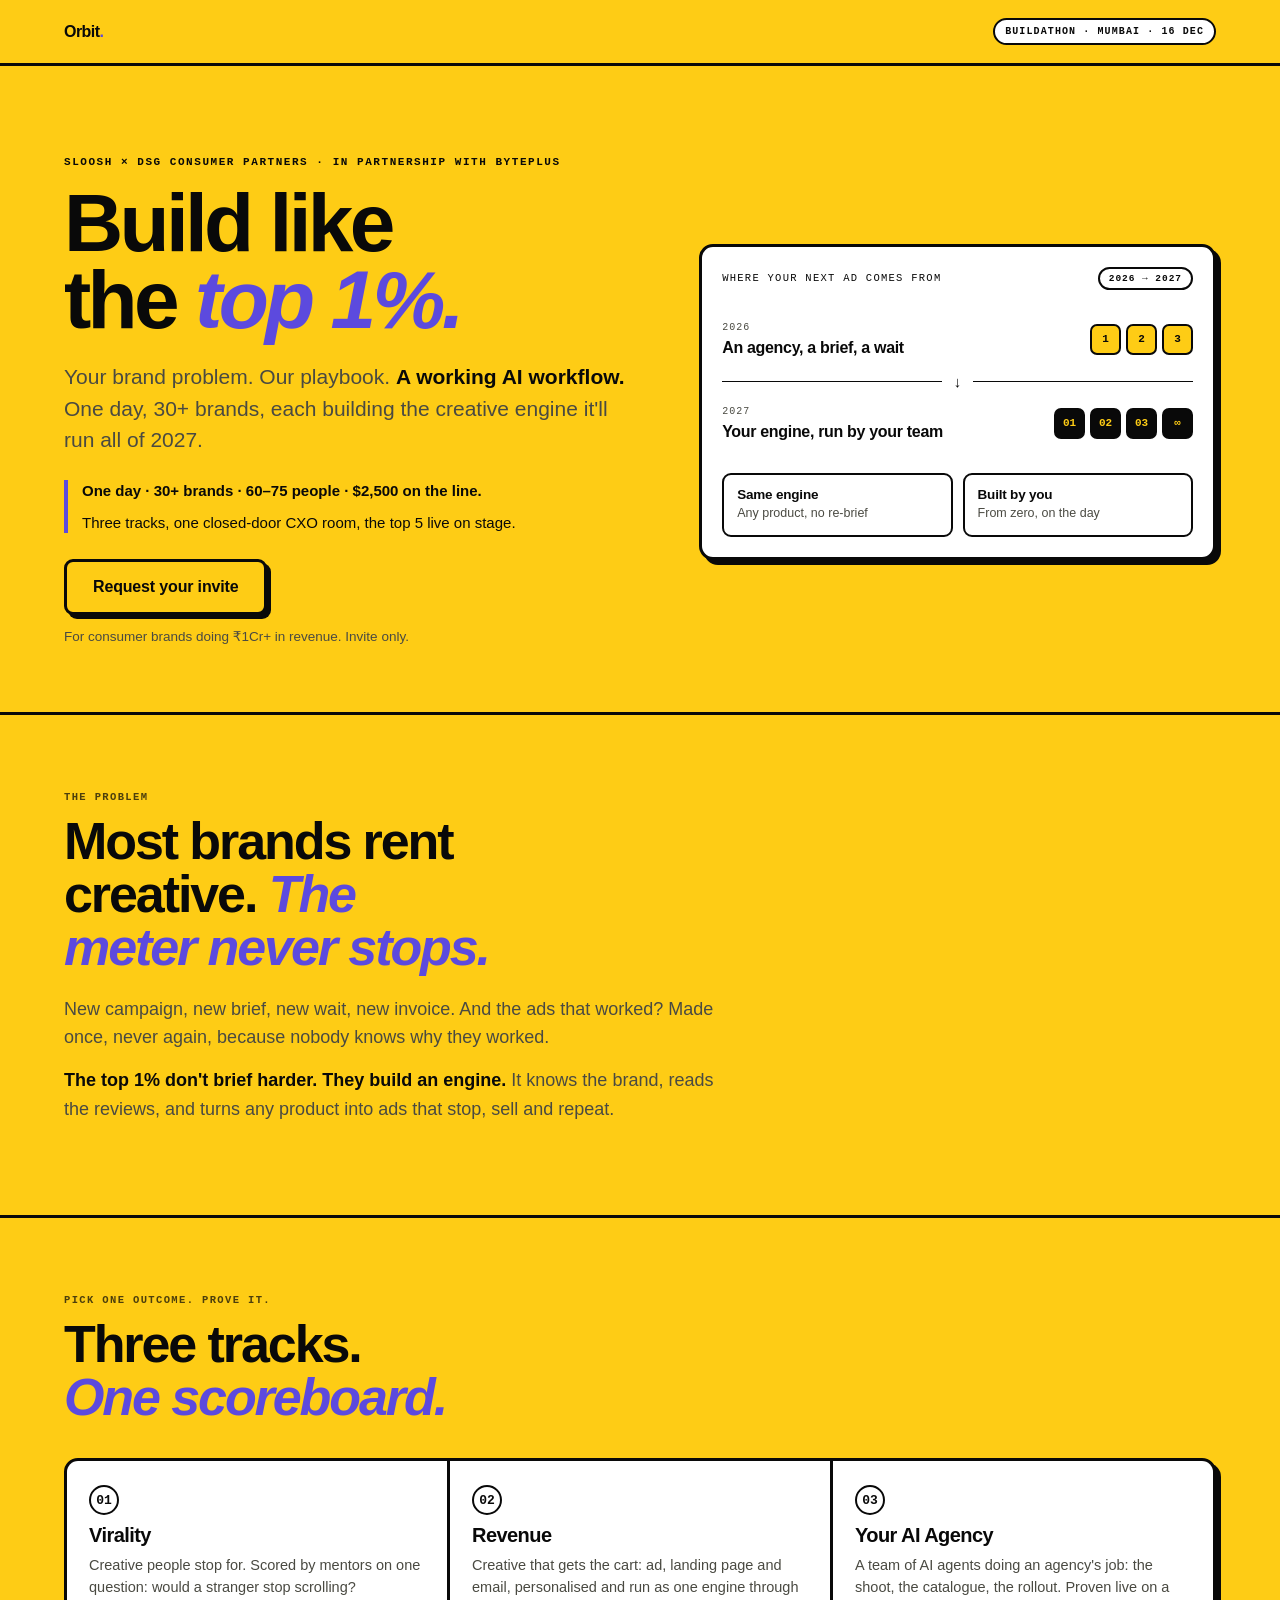
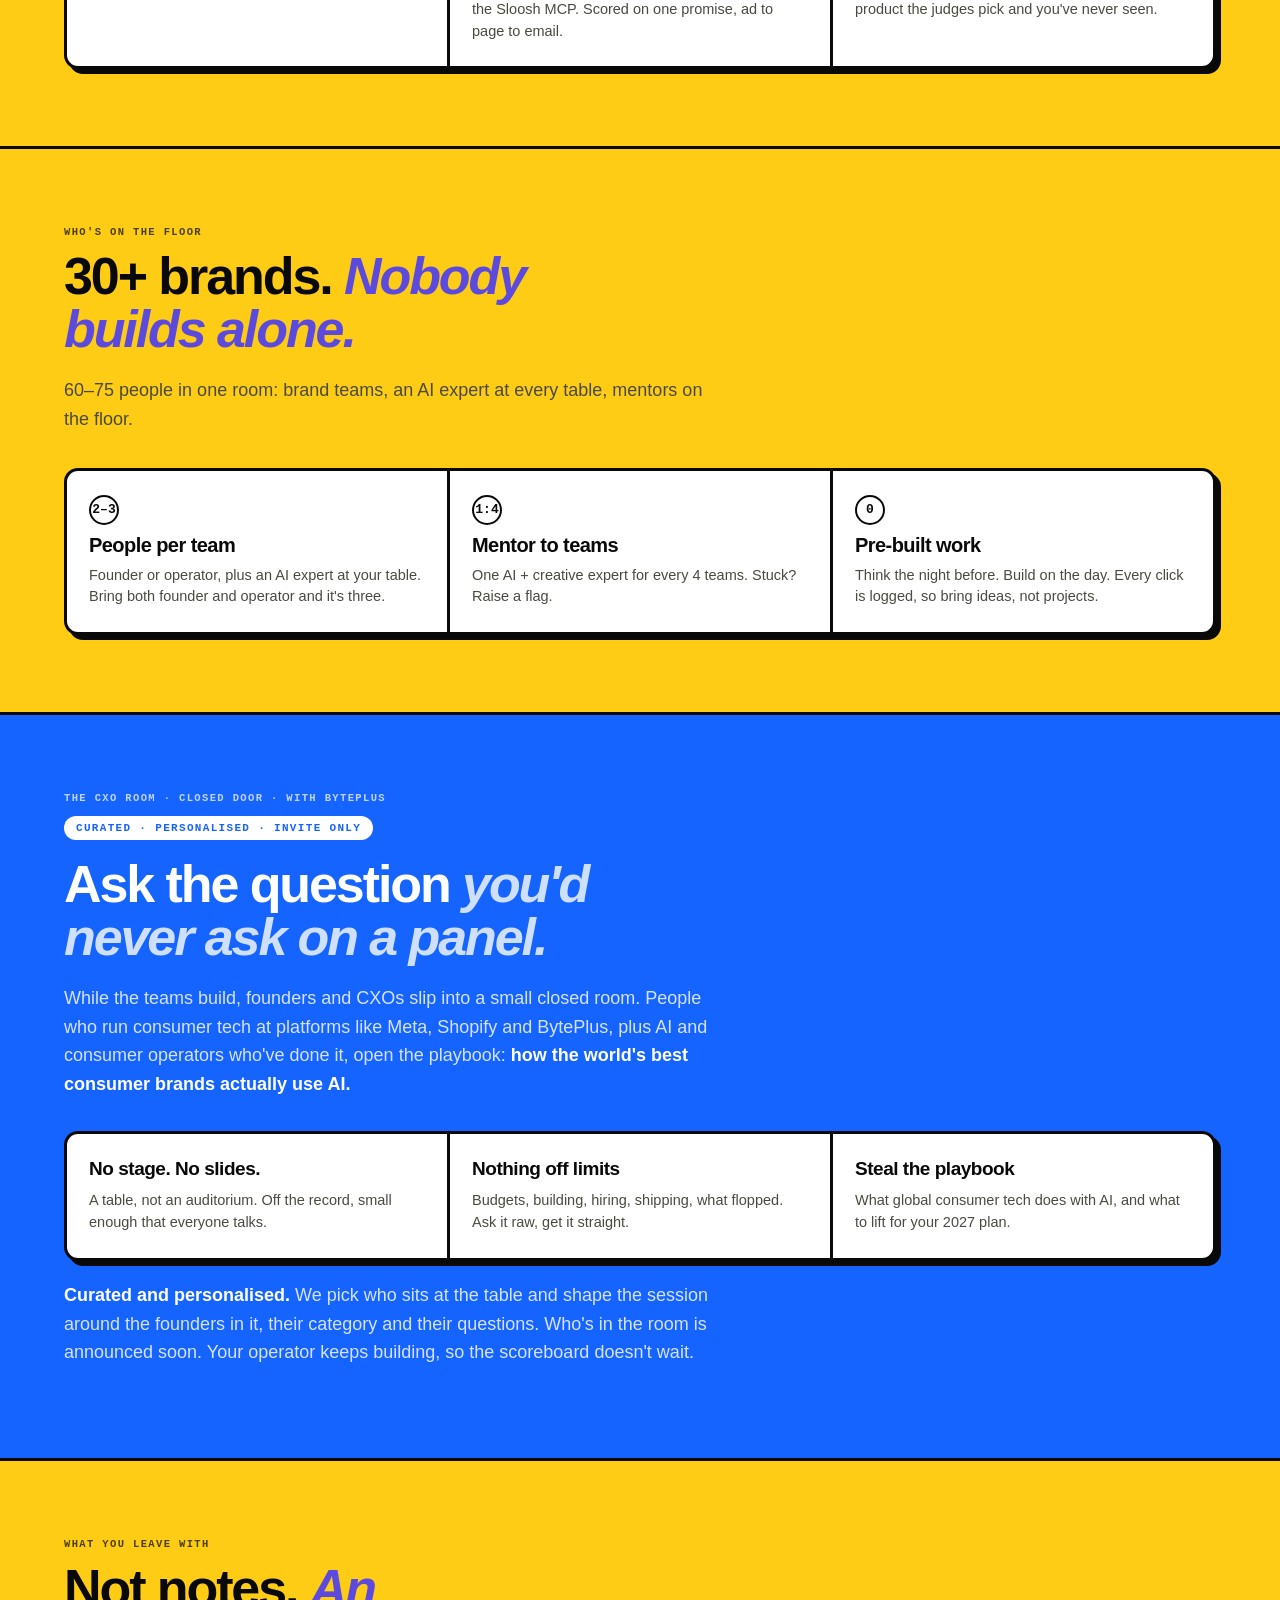
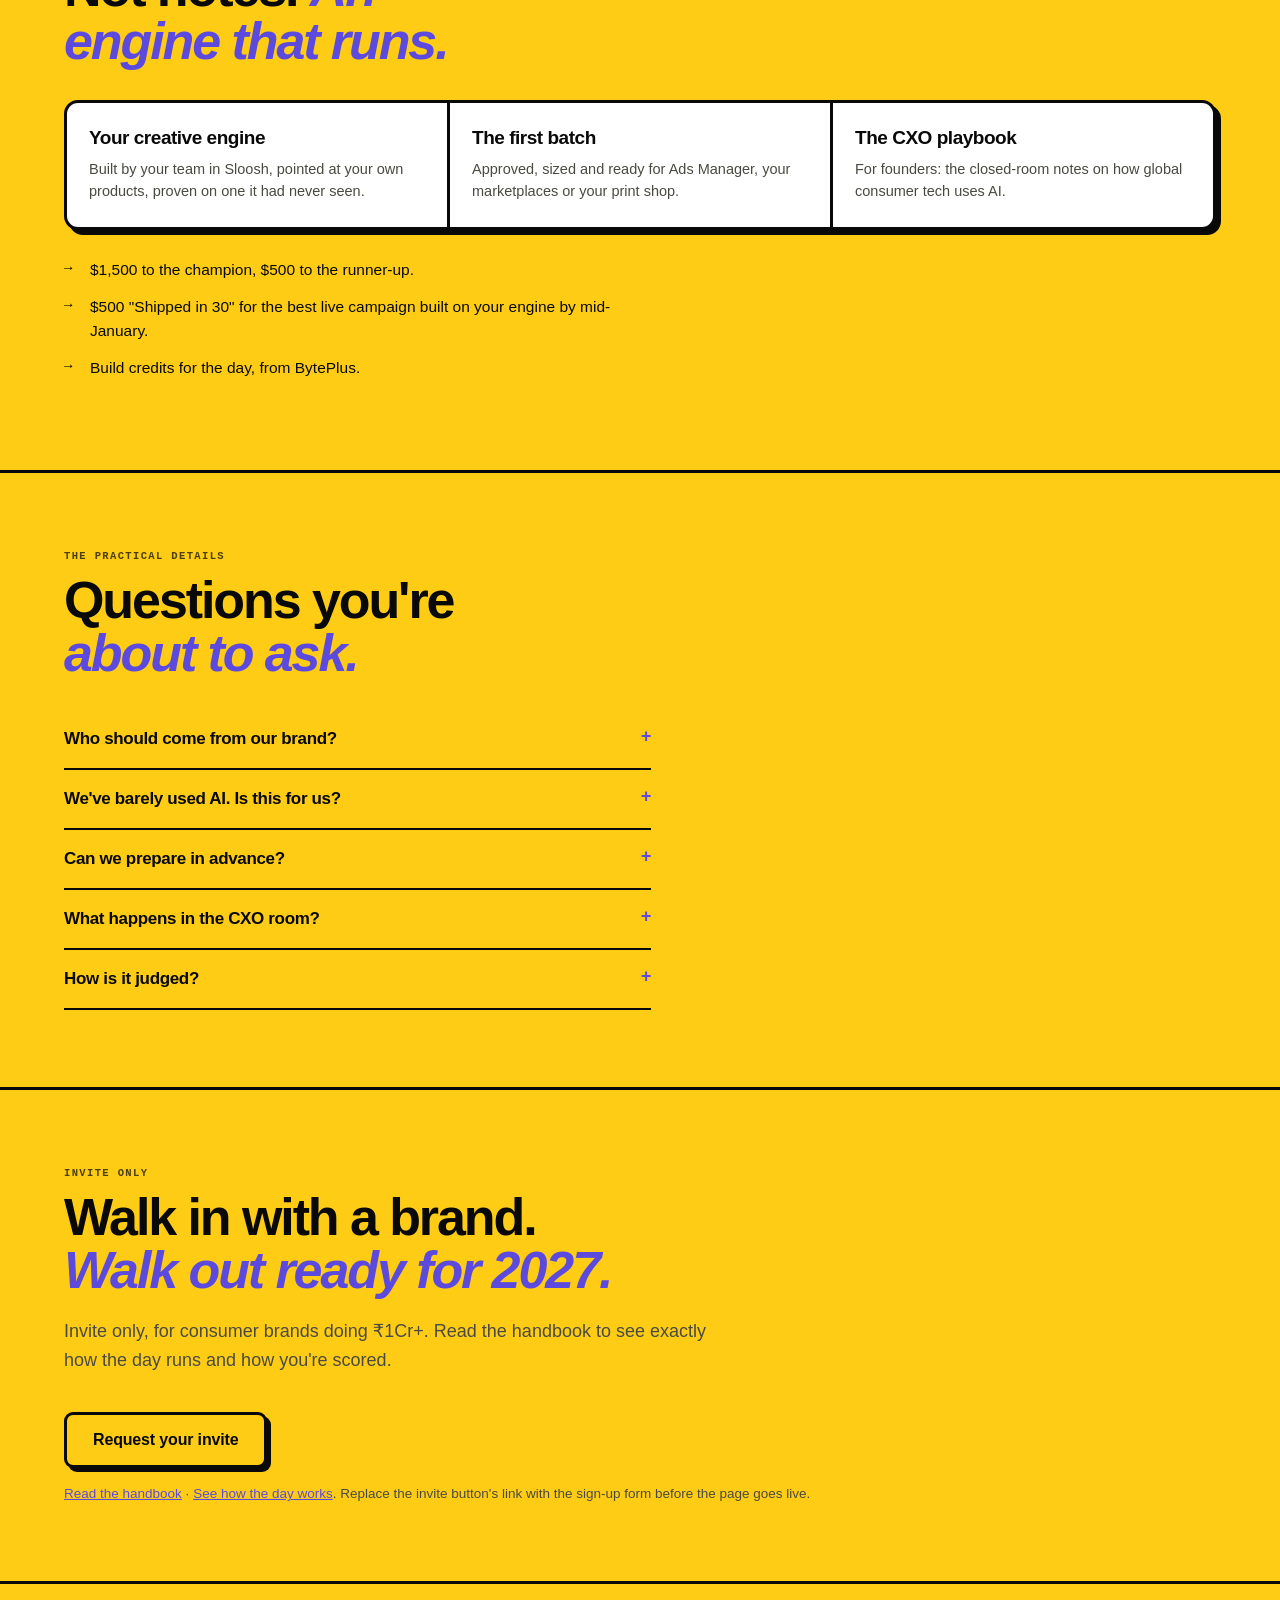
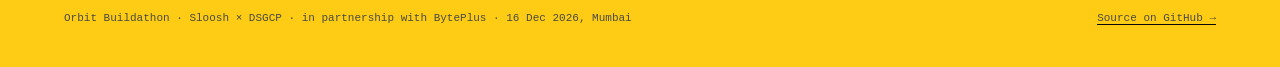
==== commit 44bf0db4: "Judging by mentor scores, not the audience; public showcase after the day Teams submit by 4 PM and m" ====
--- a/index.html
+++ b/index.html
@@ -88,15 +88,14 @@
       <div>
         <div class="n">01</div>
         <div class="h">Virality</div>
-        <p class="p">Creative people stop for. Proven in the Feed Test: your ads in a live feed on
-          100+ phones, every pause counted.</p>
+        <p class="p">Creative people stop for. Scored by mentors on one question: would a
+          stranger stop scrolling?</p>
       </div>
       <div>
         <div class="n">02</div>
         <div class="h">Revenue</div>
         <p class="p">Creative that gets the cart: ad, landing page and email, personalised and
-          run as one engine through the Sloosh MCP. Proven by buy taps and blind head-to-heads.
-          Hardest track, biggest points.</p>
+          run as one engine through the Sloosh MCP. Scored on one promise, ad to page to email.</p>
       </div>
       <div>
         <div class="n">03</div>
@@ -217,7 +216,7 @@
       </details>
       <details>
         <summary>How is it judged?</summary>
-        <p>Each track has one outcome you prove on screen: thumb-stops, buy taps, or assets from a cold run. The top 5 then present live to the room and a panel of consumer-tech and AI leaders. The full scoring is in the handbook.</p>
+        <p>Submit by 4 PM. Mentors score every team on its track. The top 5 then present live to the room and a panel of consumer-tech and AI leaders. The full rubric is in the handbook.</p>
       </details>
     </div>
   </section>
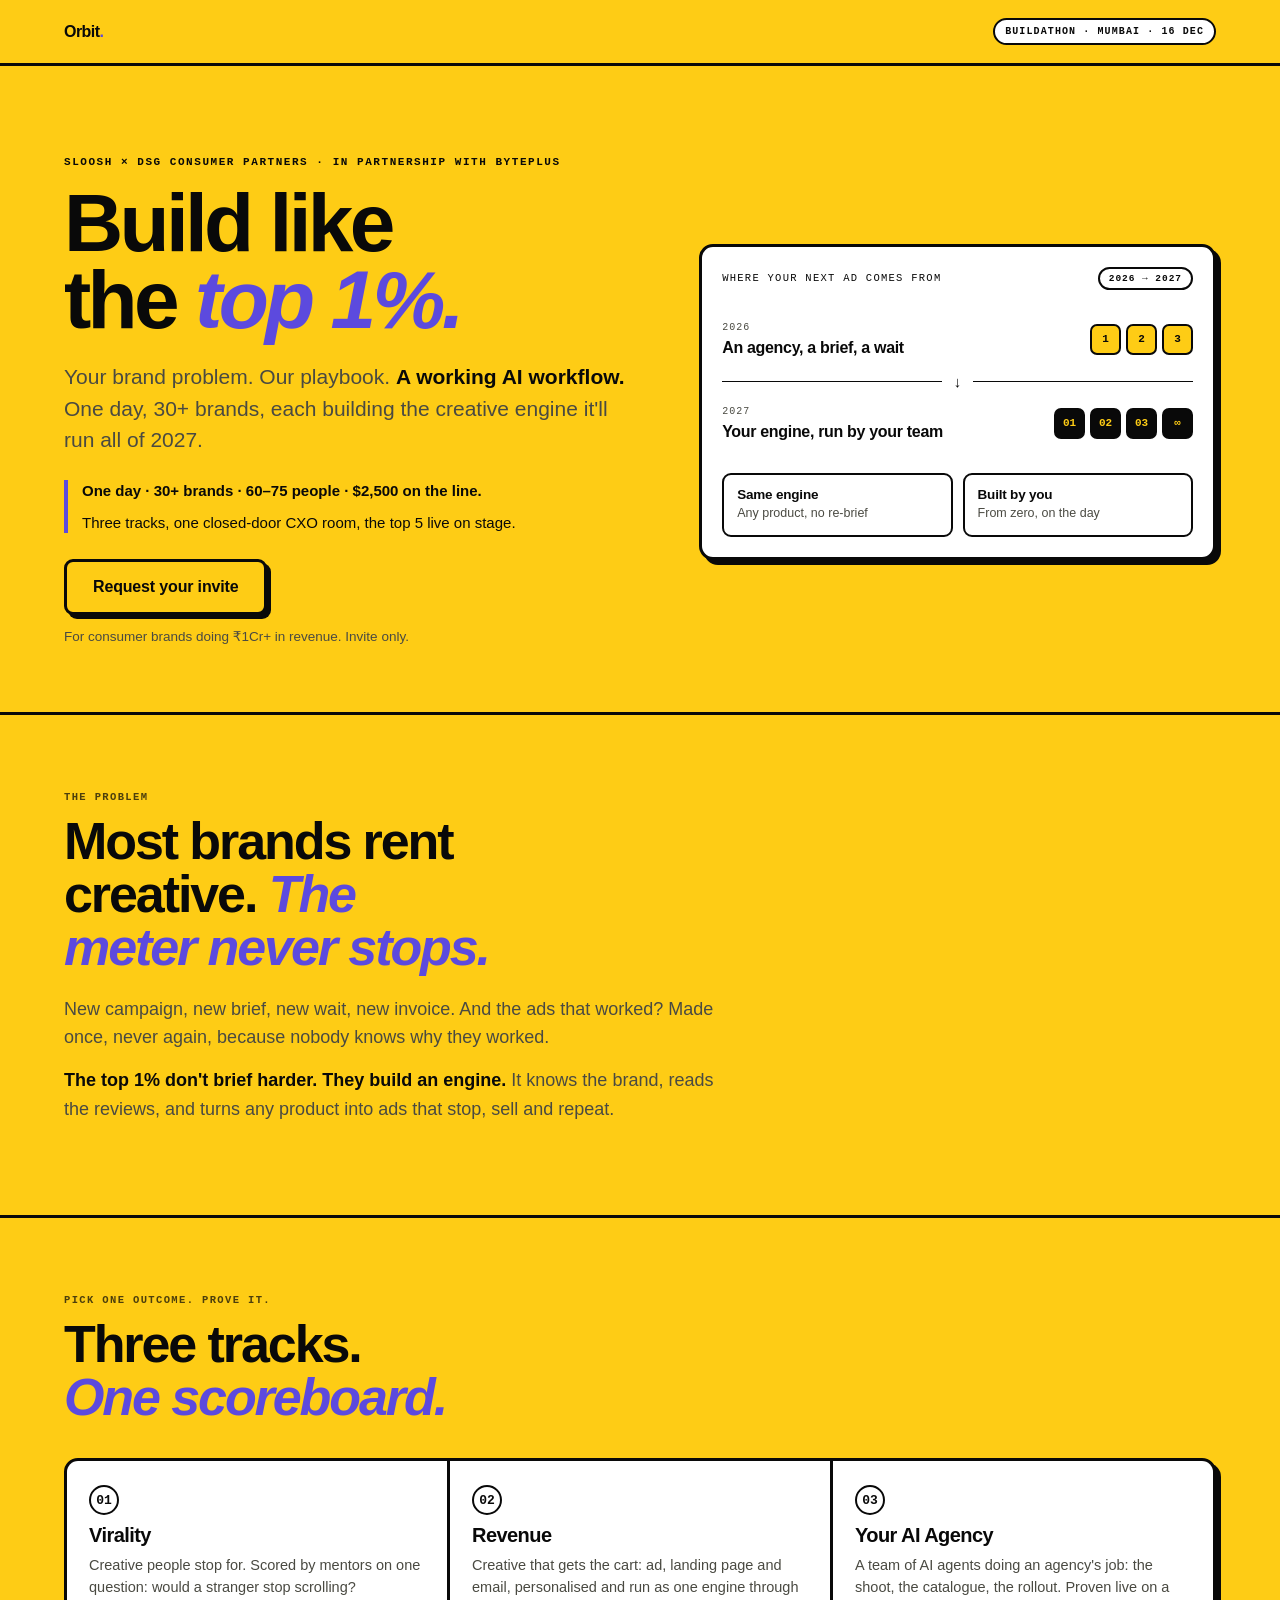
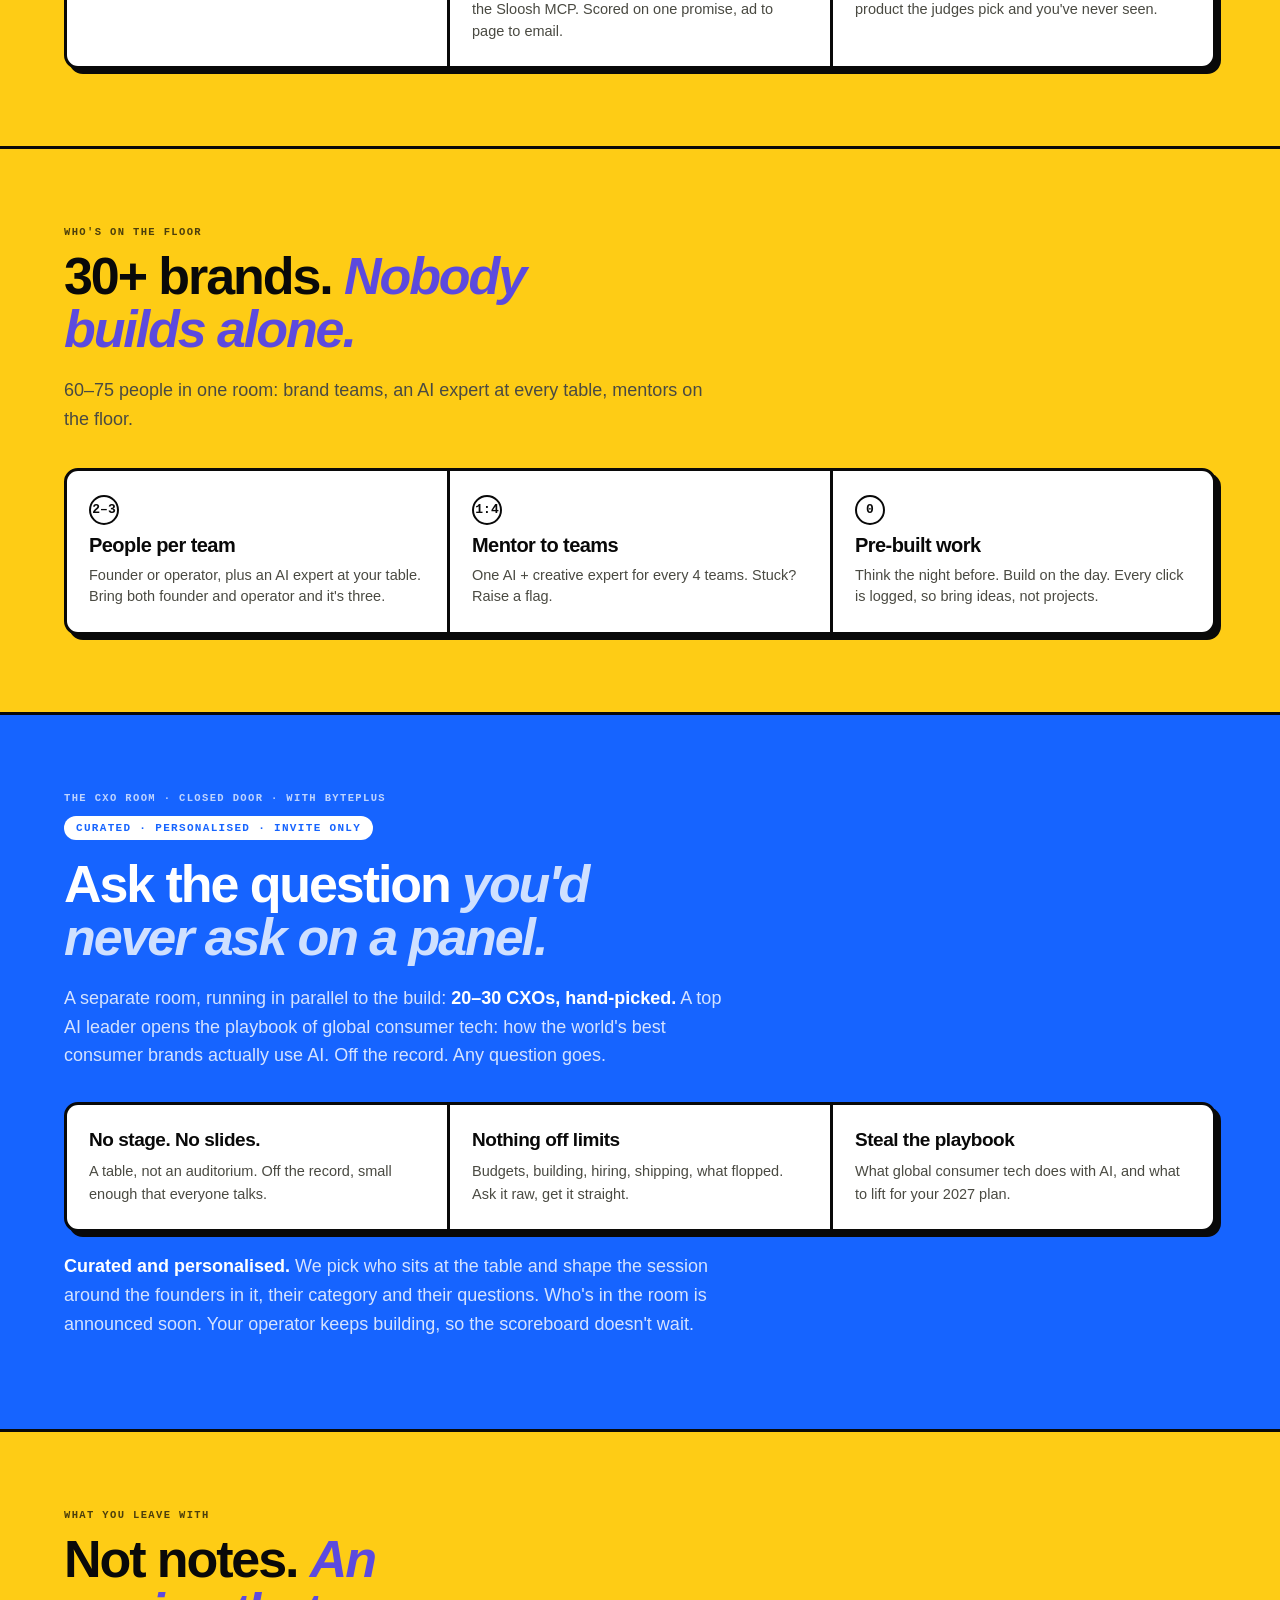
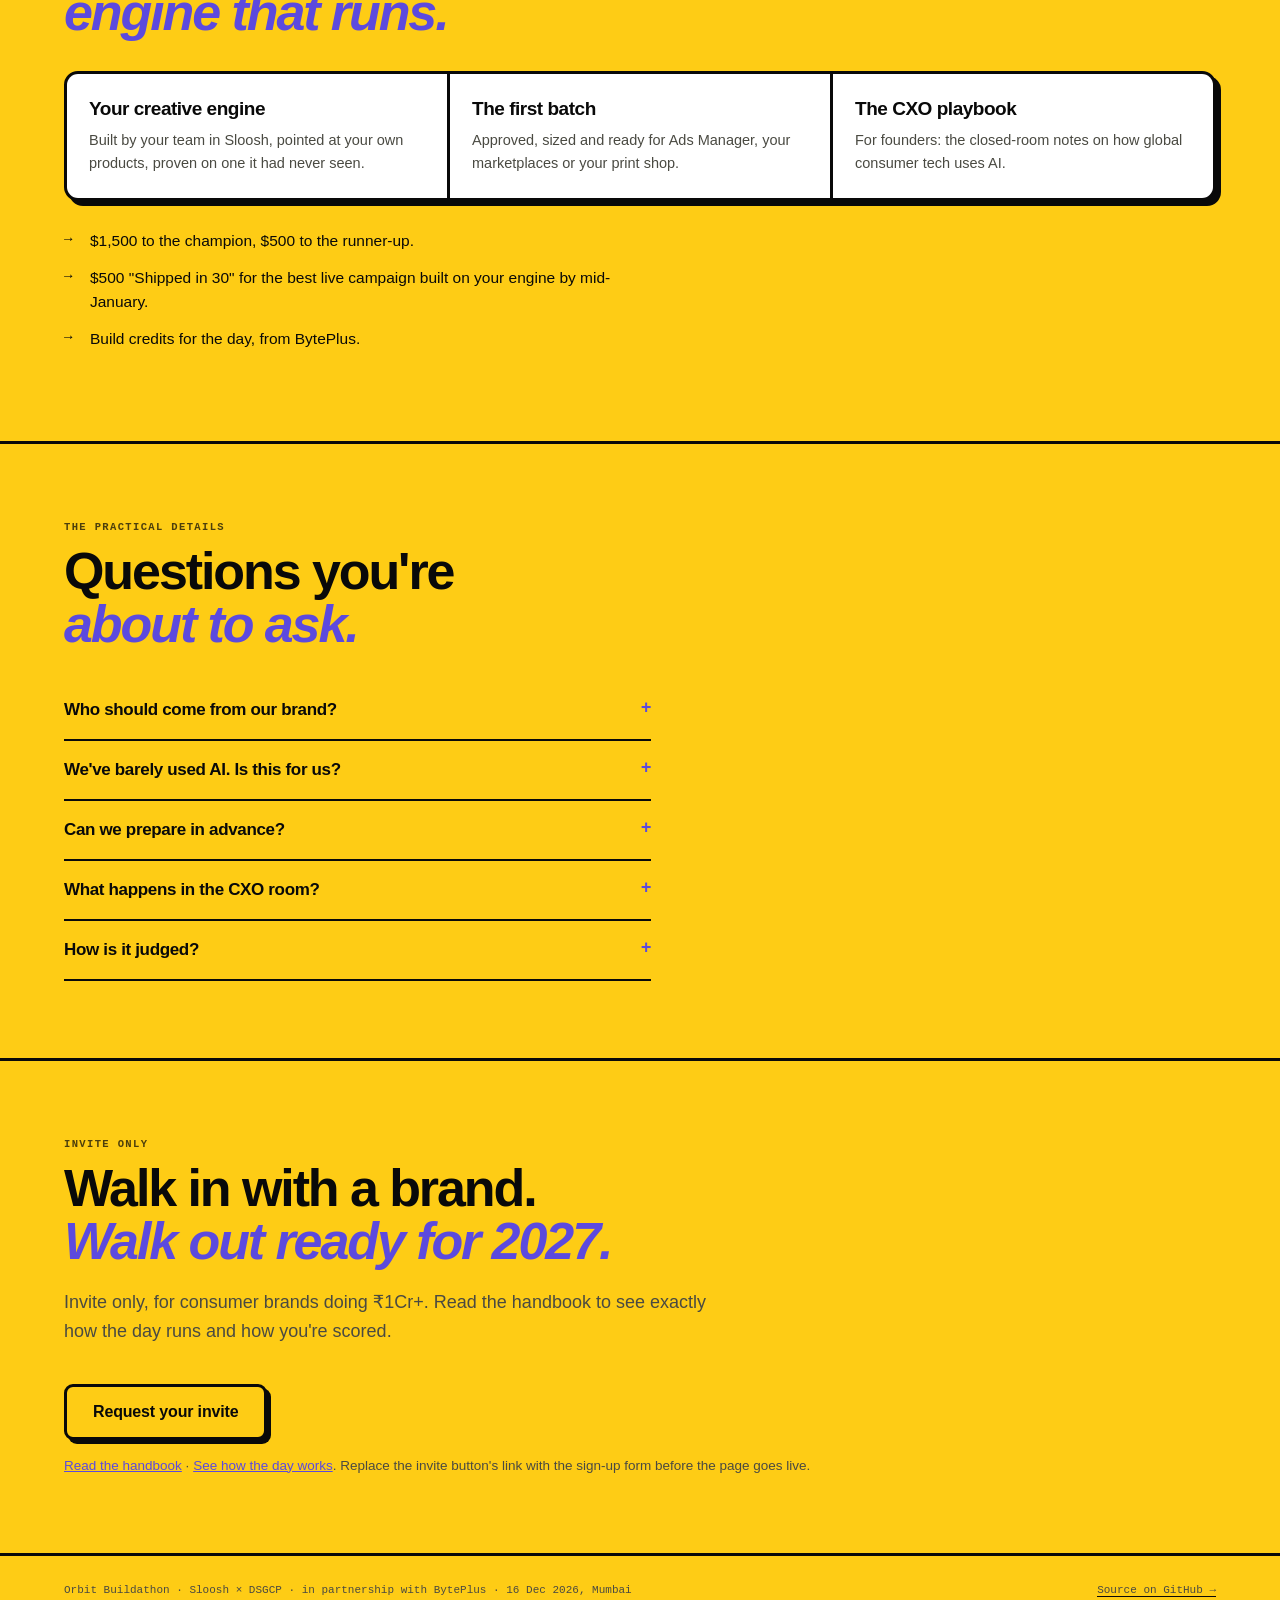
==== commit e144c369: "Flow: clean example stage, CXO room in parallel, clear rubric Example stage: one engine on Sloosh ov" ====
--- a/index.html
+++ b/index.html
@@ -136,10 +136,9 @@
     <p class="kicker">The CXO room · closed door · with BytePlus</p>
     <p class="curated">Curated · personalised · invite only</p>
     <h2>Ask the question <em>you'd never ask on a panel.</em></h2>
-    <p class="body-copy">While the teams build, founders and CXOs slip into a small closed room.
-      People who run consumer tech at platforms like Meta, Shopify and BytePlus, plus AI and
-      consumer operators who've done it, open the playbook: <strong>how the world's best
-      consumer brands actually use AI.</strong></p>
+    <p class="body-copy">A separate room, running in parallel to the build: <strong>20–30 CXOs,
+      hand-picked.</strong> A top AI leader opens the playbook of global consumer tech: how the
+      world's best consumer brands actually use AI. Off the record. Any question goes.</p>
     <div class="offer">
       <div>
         <div class="h">No stage. No slides.</div>
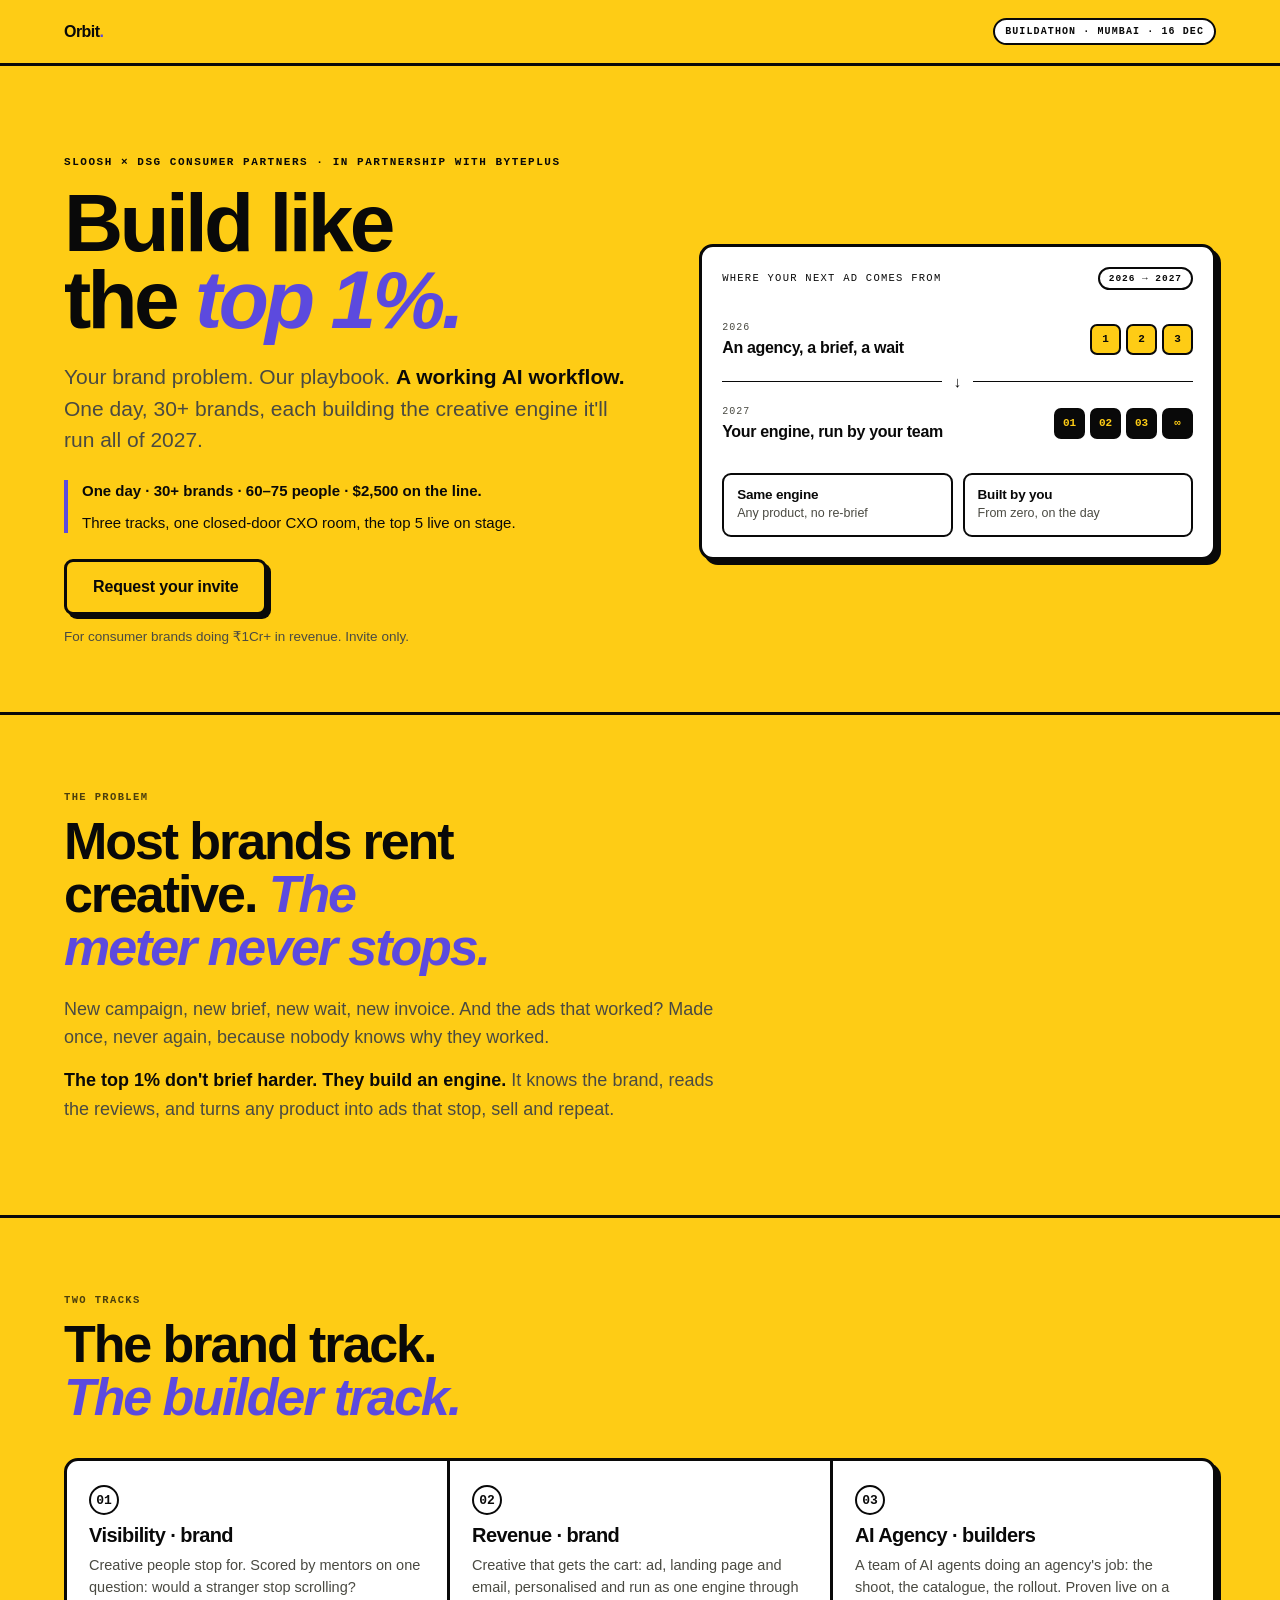
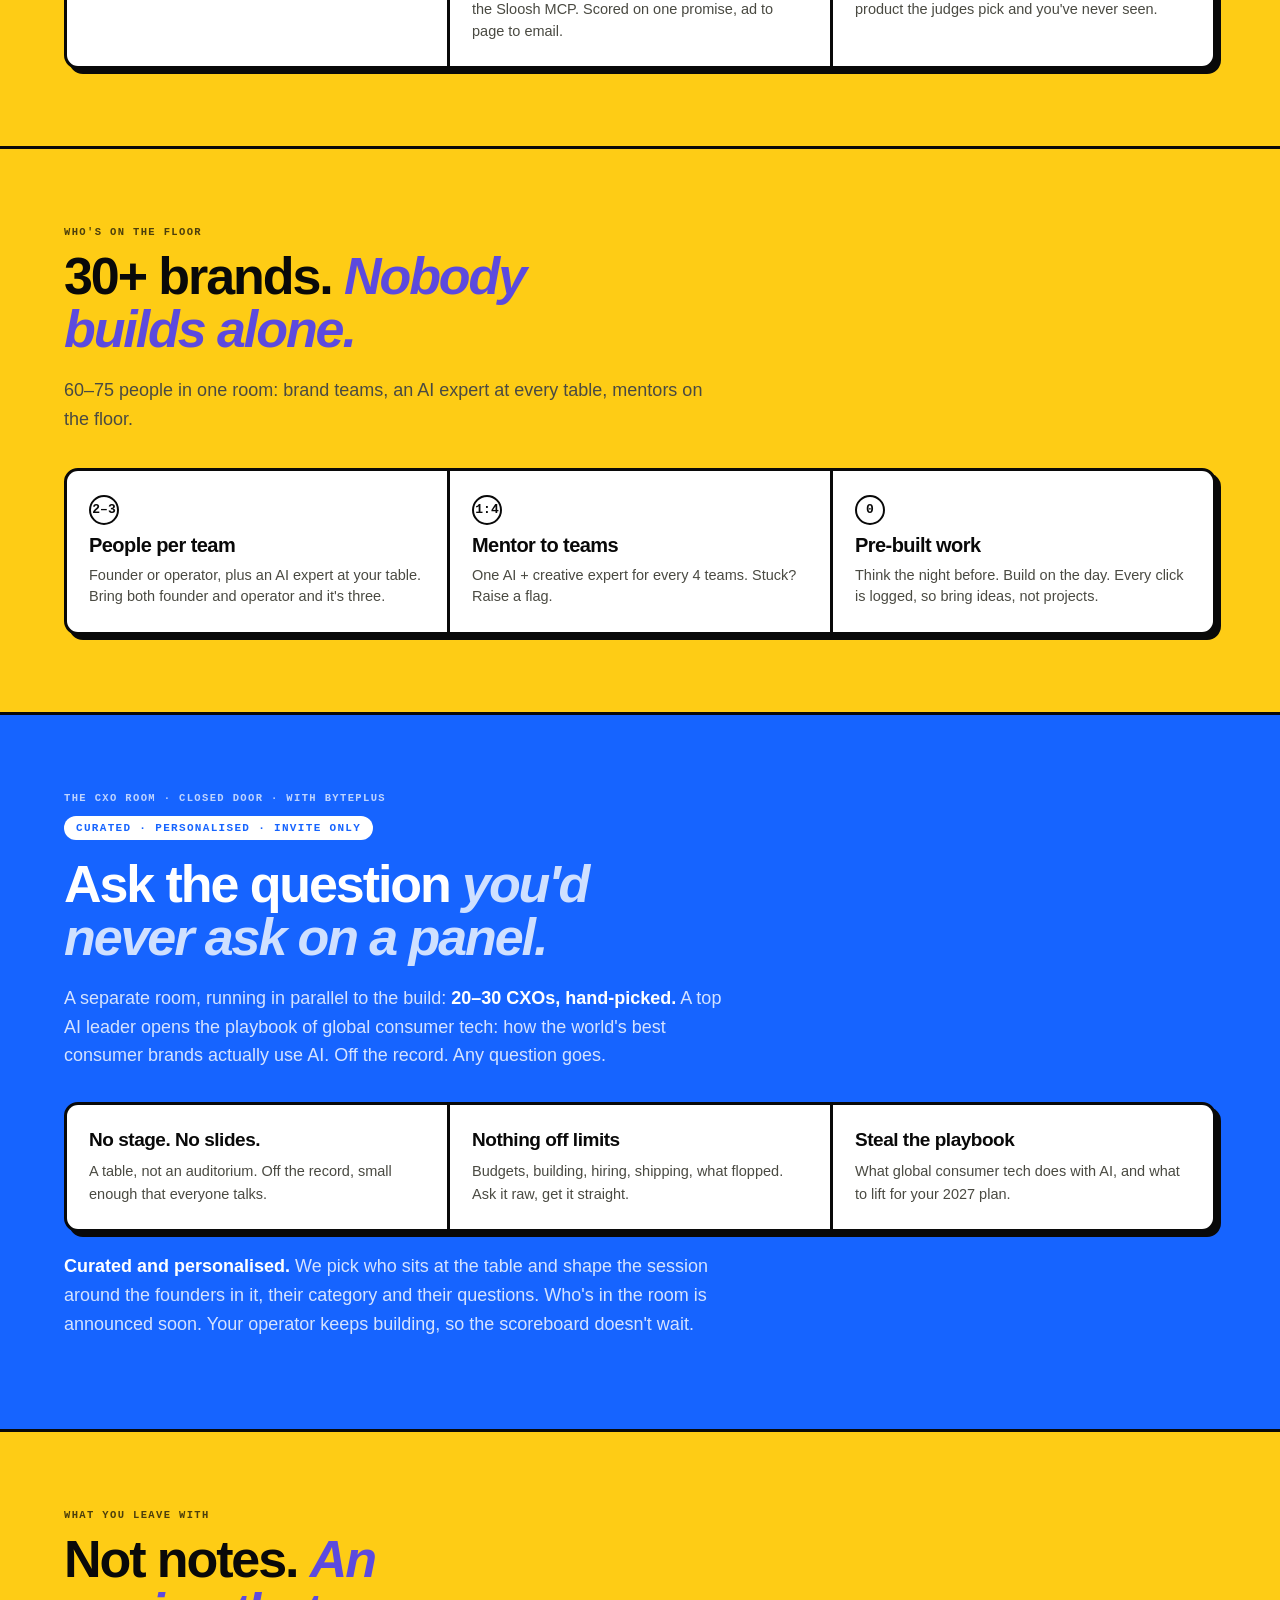
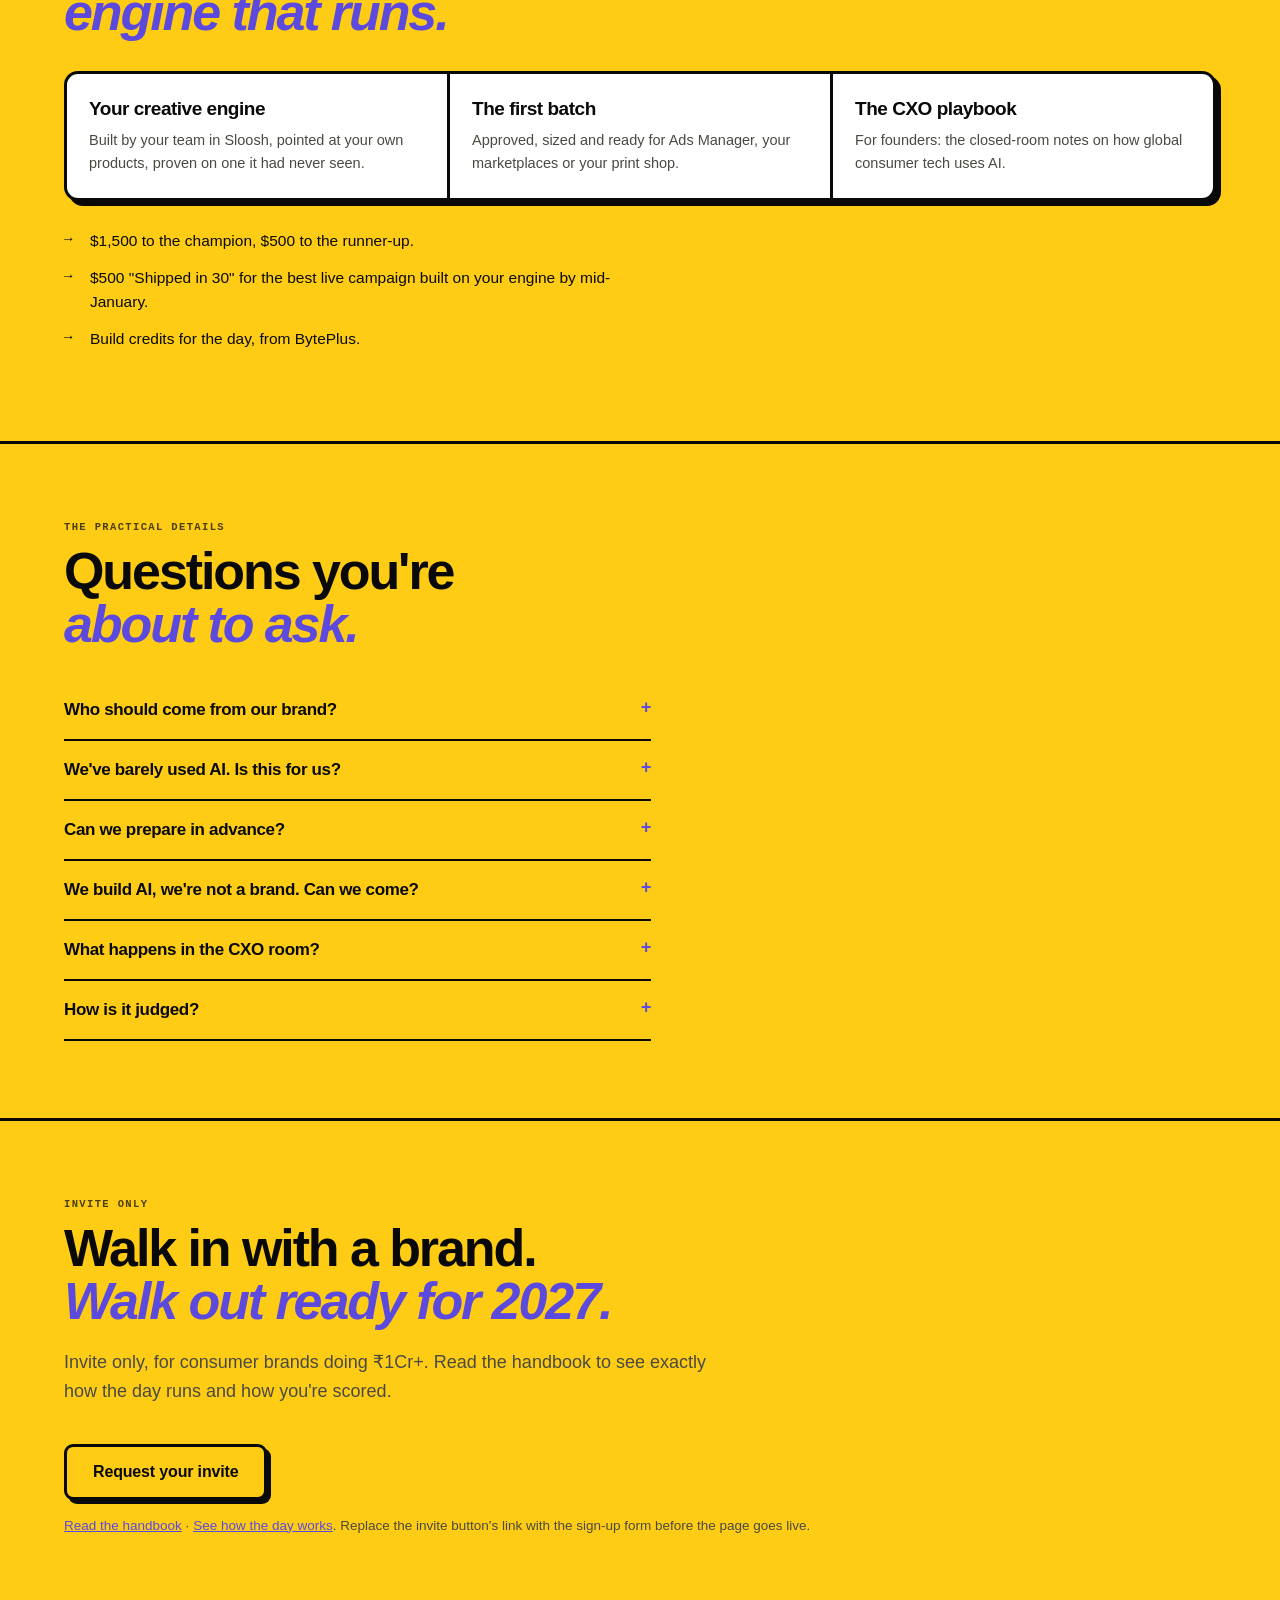
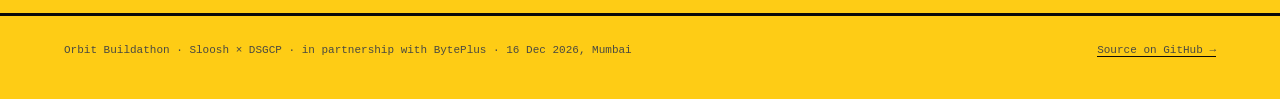
==== commit 39979d80: "Two tracks: brand (Visibility, Revenue) and builder (AI Agency) The brand track is for brand teams, " ====
--- a/index.html
+++ b/index.html
@@ -82,24 +82,24 @@
 
   <!-- THE TRACKS -->
   <section>
-    <p class="kicker">Pick one outcome. Prove it.</p>
-    <h2>Three tracks. <em>One scoreboard.</em></h2>
+    <p class="kicker">Two tracks</p>
+    <h2>The brand track. <em>The builder track.</em></h2>
     <div class="steps">
       <div>
         <div class="n">01</div>
-        <div class="h">Virality</div>
+        <div class="h">Visibility · brand</div>
         <p class="p">Creative people stop for. Scored by mentors on one question: would a
           stranger stop scrolling?</p>
       </div>
       <div>
         <div class="n">02</div>
-        <div class="h">Revenue</div>
+        <div class="h">Revenue · brand</div>
         <p class="p">Creative that gets the cart: ad, landing page and email, personalised and
           run as one engine through the Sloosh MCP. Scored on one promise, ad to page to email.</p>
       </div>
       <div>
         <div class="n">03</div>
-        <div class="h">Your AI Agency</div>
+        <div class="h">AI Agency · builders</div>
         <p class="p">A team of AI agents doing an agency's job: the shoot, the catalogue, the
           rollout. Proven live on a product the judges pick and you've never seen.</p>
       </div>
@@ -207,6 +207,11 @@
         <p>Think, don't build. You get your track and a problem prompt the day before. Platform
           access opens on the morning, every workspace is logged, and pre-built work is
           disqualified.</p>
+      </details>
+      <details>
+        <summary>We build AI, we're not a brand. Can we come?</summary>
+        <p>Yes: the builder track. Bring a team of 2 or 3 and build an AI agency in a day, in front
+          of 20–30 CXOs who are hiring for exactly this.</p>
       </details>
       <details>
         <summary>What happens in the CXO room?</summary>
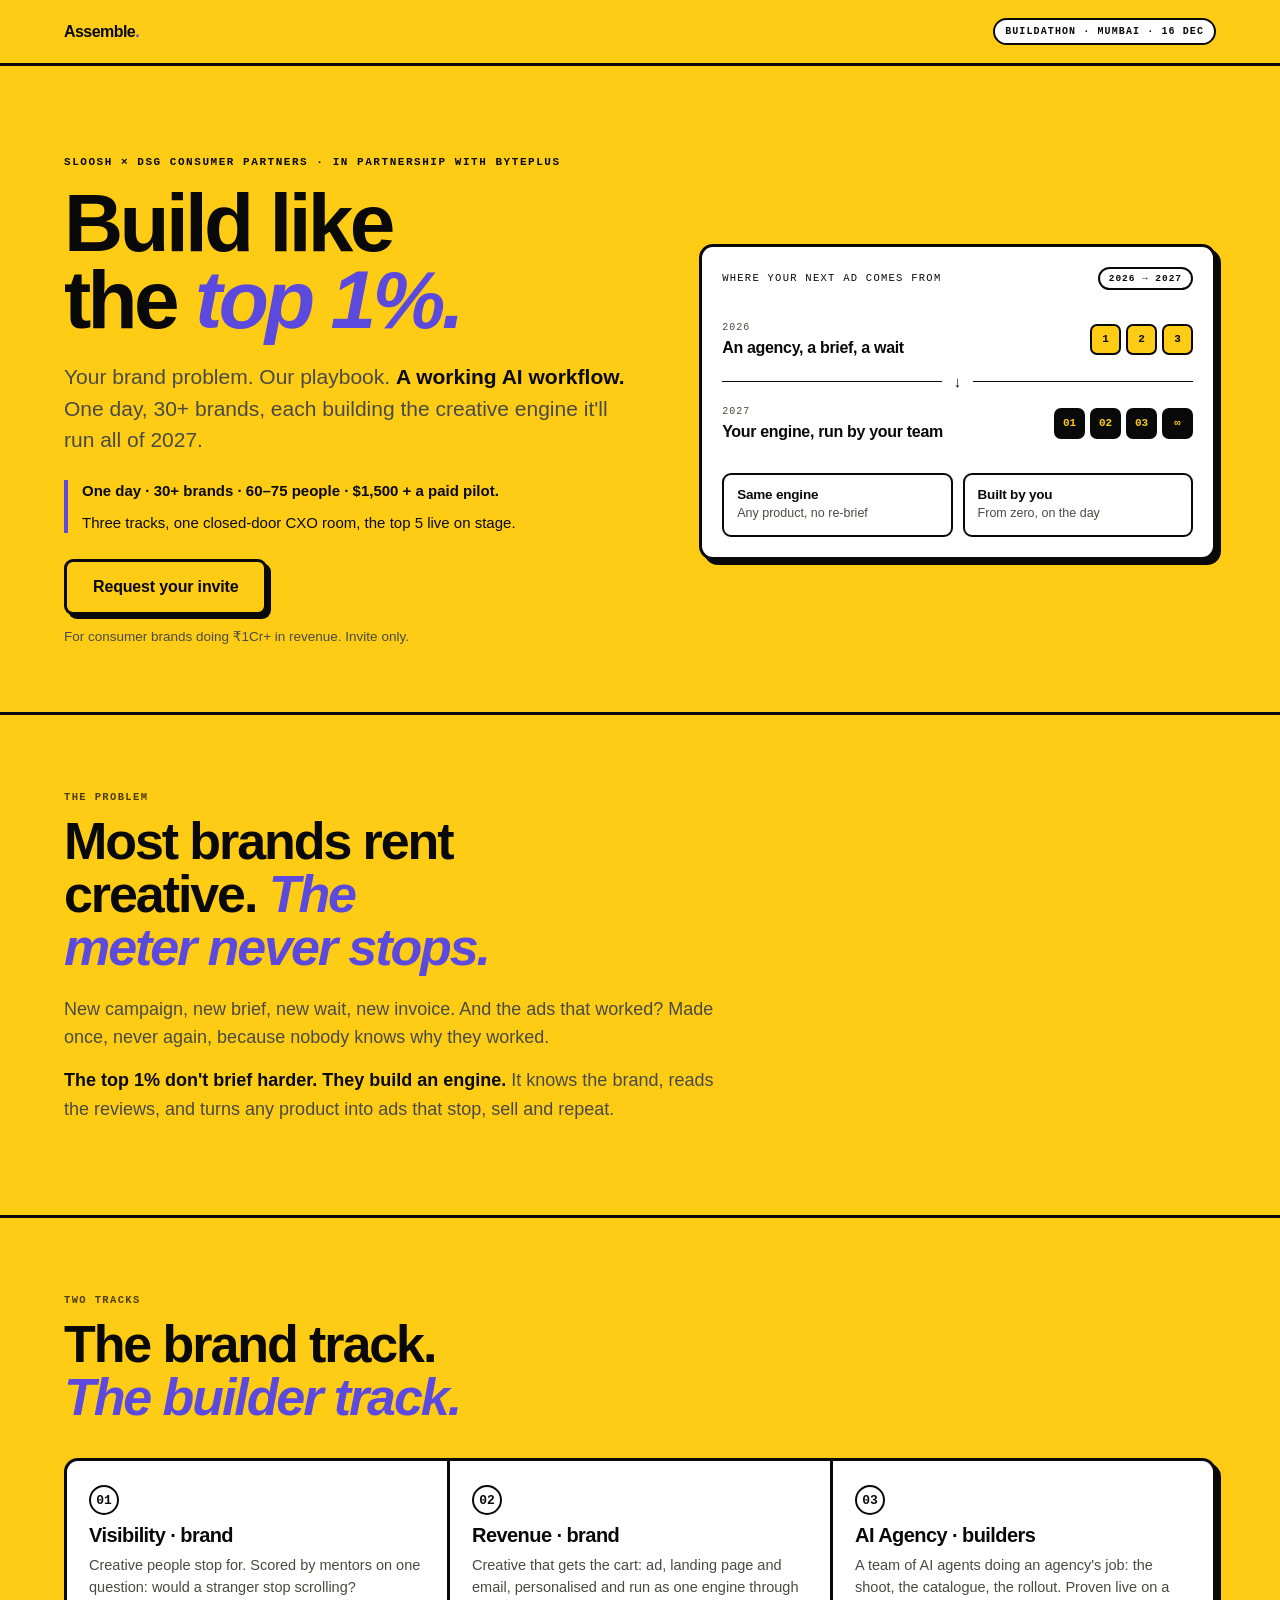
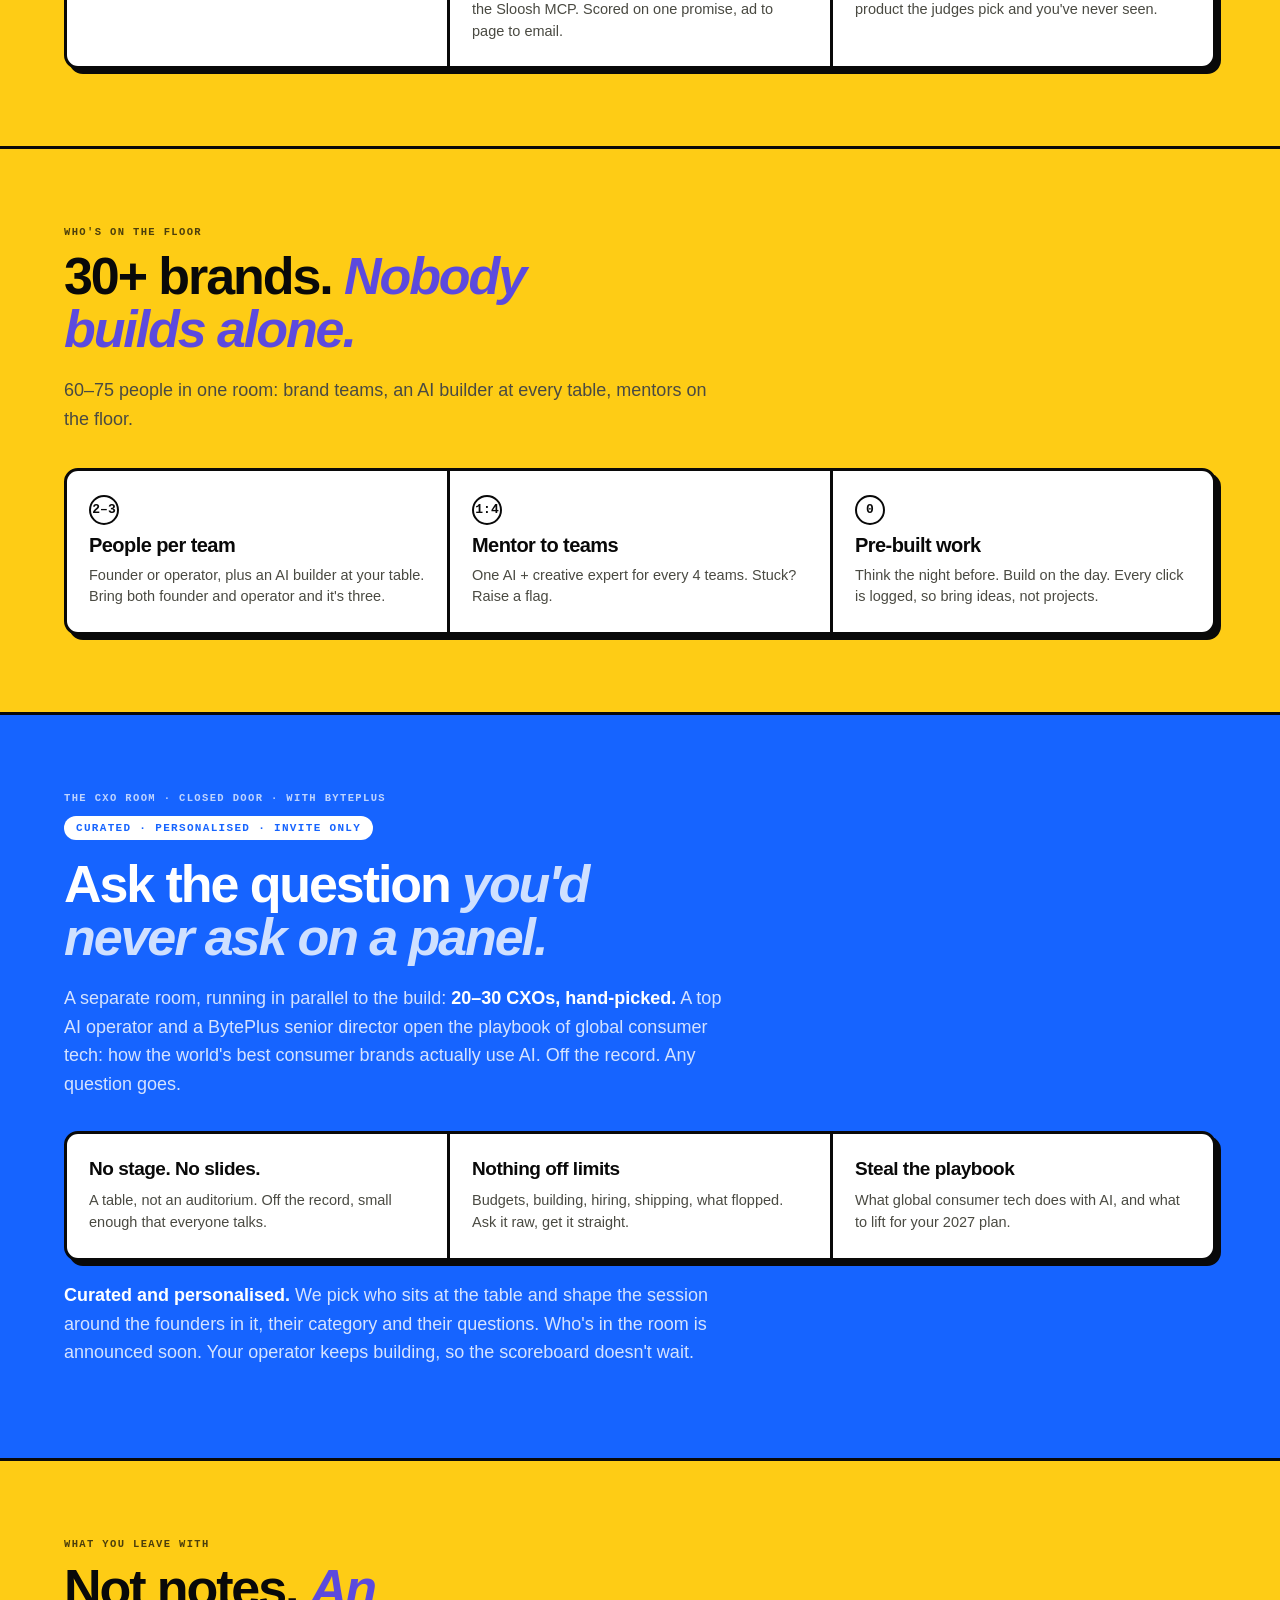
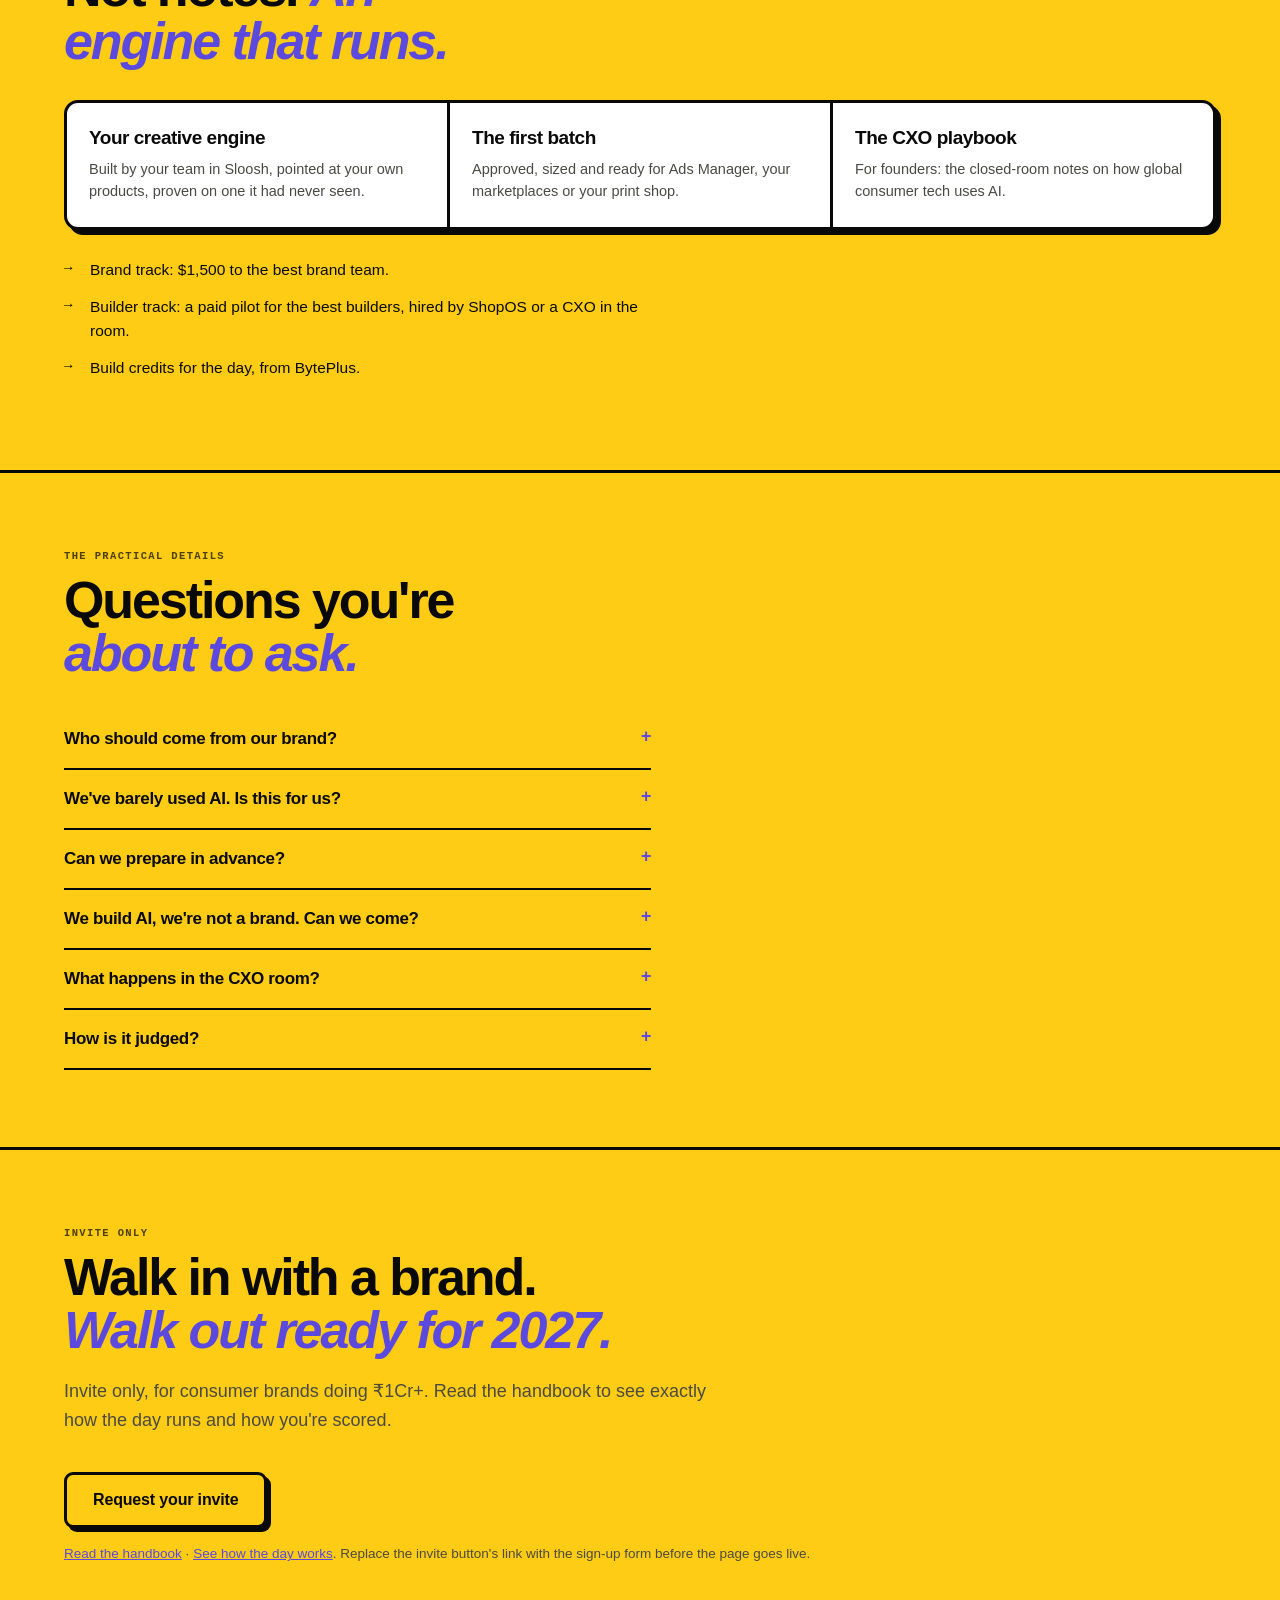
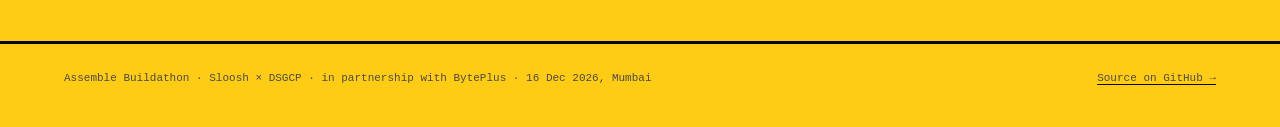
==== commit 8f0ffa81: "Assemble Buildathon; BytePlus in the lockup; new prizes and speakers Renames Orbit to Assemble Build" ====
--- a/index.html
+++ b/index.html
@@ -3,8 +3,8 @@
 <head>
 <meta charset="utf-8">
 <meta name="viewport" content="width=device-width, initial-scale=1">
-<title>Orbit Buildathon — build like the top 1%</title>
-<meta name="description" content="Orbit Buildathon, 16 Dec 2026, Mumbai. Sloosh × DSG Consumer Partners, in partnership with BytePlus. 30+ brands build their own AI creative engine in one day, plus a closed-door CXO room. $2,500 on the line.">
+<title>Assemble Buildathon — build like the top 1%</title>
+<meta name="description" content="Assemble Buildathon, 16 Dec 2026, Mumbai. Sloosh × DSG Consumer Partners, in partnership with BytePlus. 30+ brands build their own AI creative engine in one day, plus a closed-door CXO room. $1,500 + a paid pilot.">
 <link rel="stylesheet" href="assets/sloosh.css">
 <link rel="stylesheet" href="assets/pitch.css">
 <link rel="icon" href="data:image/svg+xml,<svg xmlns='http://www.w3.org/2000/svg' viewBox='0 0 100 100'><text y='.9em' font-size='90'>🎯</text></svg>">
@@ -21,7 +21,7 @@
 <body>
 
 <header class="bar">
-  <div class="wordmark">Orbit<i>.</i></div>
+  <div class="wordmark">Assemble<i>.</i></div>
   <div class="tag">Buildathon · Mumbai · 16 Dec</div>
 </header>
 
@@ -34,7 +34,7 @@
       <p class="sub">Your brand problem. Our playbook. <strong>A working AI workflow.</strong>
         One day, 30+ brands, each building the creative engine it'll run all of 2027.</p>
       <p class="proof-line">
-        <b>One day · 30+ brands · 60–75 people · $2,500 on the line.</b>
+        <b>One day · 30+ brands · 60–75 people · $1,500 + a paid pilot.</b>
         <span>Three tracks, one closed-door CXO room, the top 5 live on stage.</span>
       </p>
       <a class="cta" href="#invite">Request your invite</a>
@@ -110,12 +110,12 @@
   <section>
     <p class="kicker">Who's on the floor</p>
     <h2>30+ brands. <em>Nobody builds alone.</em></h2>
-    <p class="body-copy">60–75 people in one room: brand teams, an AI expert at every table, mentors on the floor.</p>
+    <p class="body-copy">60–75 people in one room: brand teams, an AI builder at every table, mentors on the floor.</p>
     <div class="steps">
       <div>
         <div class="n">2–3</div>
         <div class="h">People per team</div>
-        <p class="p">Founder or operator, plus an AI expert at your table. Bring both founder and operator and it's three.</p>
+        <p class="p">Founder or operator, plus an AI builder at your table. Bring both founder and operator and it's three.</p>
       </div>
       <div>
         <div class="n">1:4</div>
@@ -137,7 +137,7 @@
     <p class="curated">Curated · personalised · invite only</p>
     <h2>Ask the question <em>you'd never ask on a panel.</em></h2>
     <p class="body-copy">A separate room, running in parallel to the build: <strong>20–30 CXOs,
-      hand-picked.</strong> A top AI leader opens the playbook of global consumer tech: how the
+      hand-picked.</strong> A top AI operator and a BytePlus senior director open the playbook of global consumer tech: how the
       world's best consumer brands actually use AI. Off the record. Any question goes.</p>
     <div class="offer">
       <div>
@@ -183,8 +183,8 @@
       </div>
     </div>
     <ul class="checks">
-      <li>$1,500 to the champion, $500 to the runner-up.</li>
-      <li>$500 "Shipped in 30" for the best live campaign built on your engine by mid-January.</li>
+      <li>Brand track: $1,500 to the best brand team.</li>
+      <li>Builder track: a paid pilot for the best builders, hired by ShopOS or a CXO in the room.</li>
       <li>Build credits for the day, from BytePlus.</li>
     </ul>
   </section>
@@ -196,11 +196,11 @@
     <div class="faq">
       <details>
         <summary>Who should come from our brand?</summary>
-        <p>The founder or whoever runs creative, or both. We pair every team with an AI expert, so a team is 2 or 3 people.</p>
+        <p>The founder or whoever runs creative, or both. We pair every team with an AI builder, so a team is 2 or 3 people.</p>
       </details>
       <details>
         <summary>We've barely used AI. Is this for us?</summary>
-        <p>Yes. Every team gets an AI expert at the table, and mentors are on the floor all day.</p>
+        <p>Yes. Every team gets an AI builder at the table, and mentors are on the floor all day.</p>
       </details>
       <details>
         <summary>Can we prepare in advance?</summary>
@@ -240,7 +240,7 @@
 </main>
 
 <footer>
-  <div>Orbit Buildathon · Sloosh × DSGCP · in partnership with BytePlus · 16 Dec 2026, Mumbai</div>
+  <div>Assemble Buildathon · Sloosh × DSGCP · in partnership with BytePlus · 16 Dec 2026, Mumbai</div>
   <div><a href="https://github.com/arth6025/buildathon-handbook">Source on GitHub →</a></div>
 </footer>
 
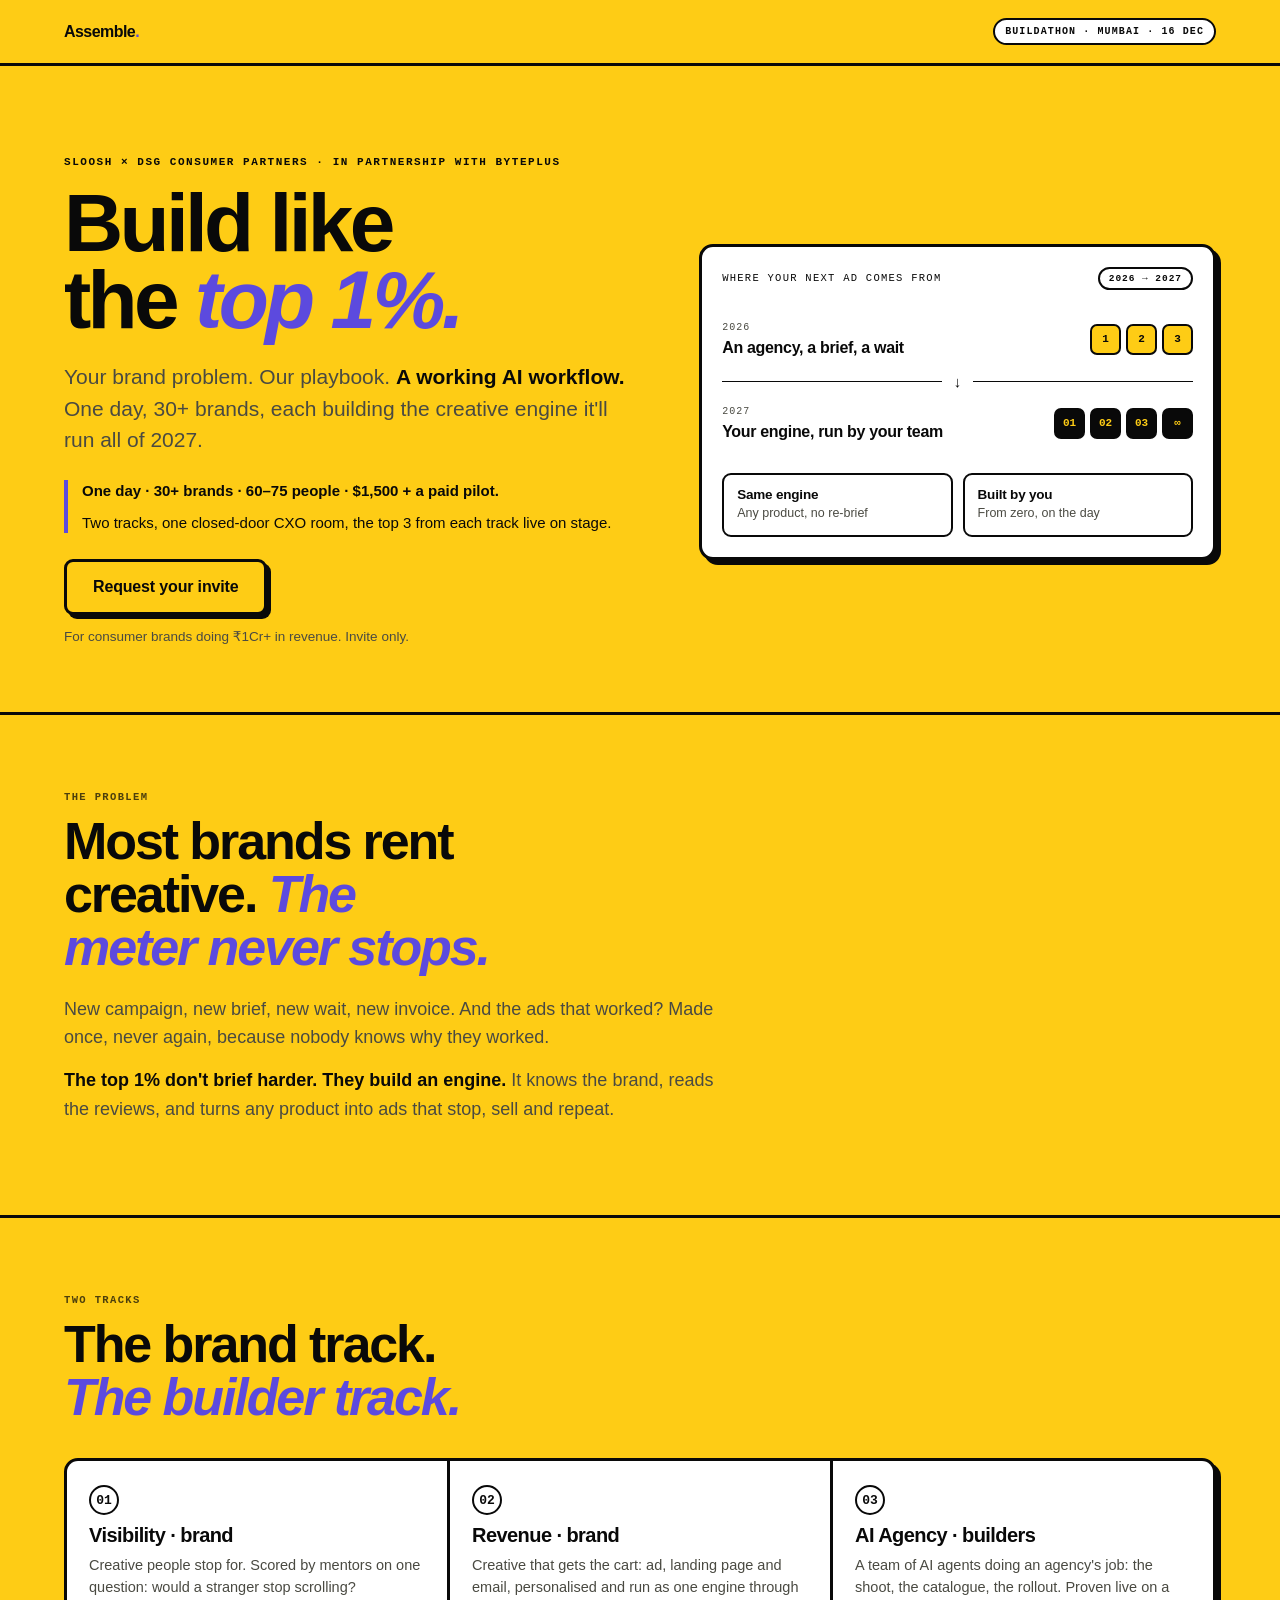
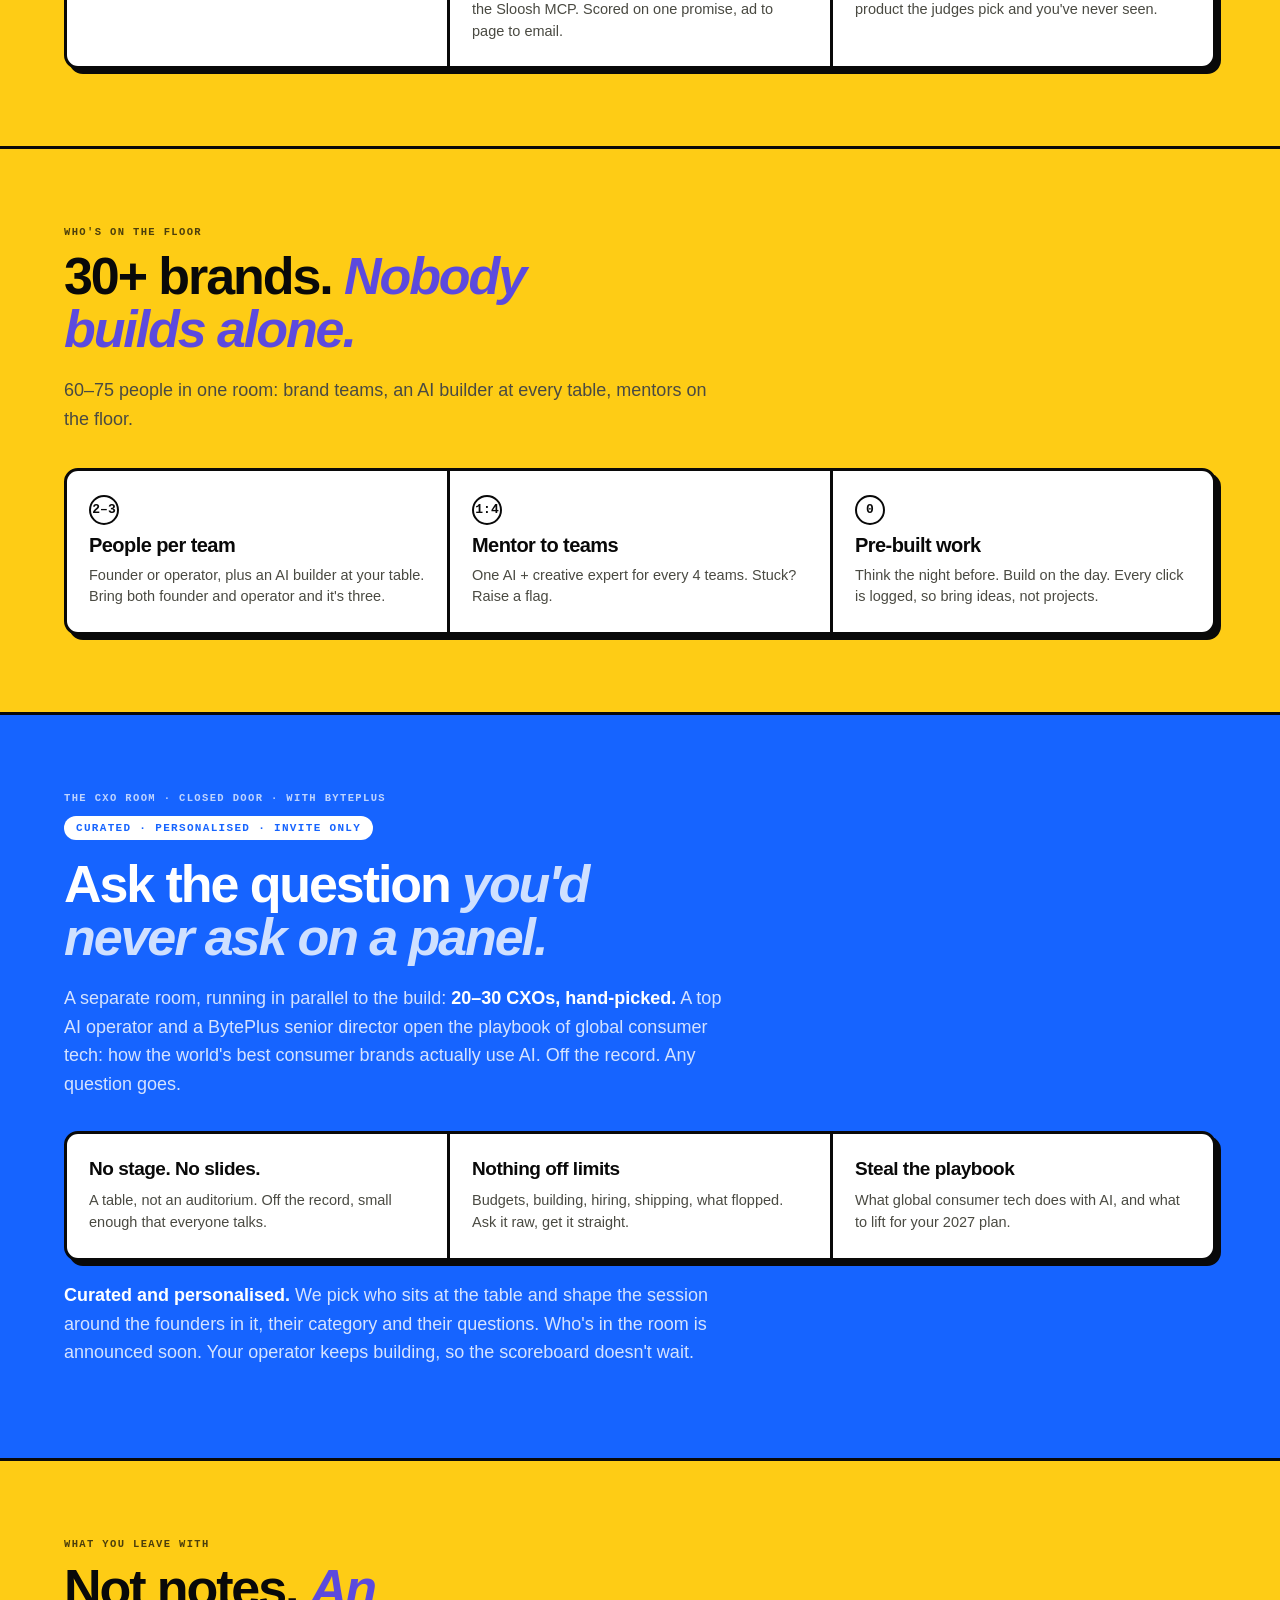
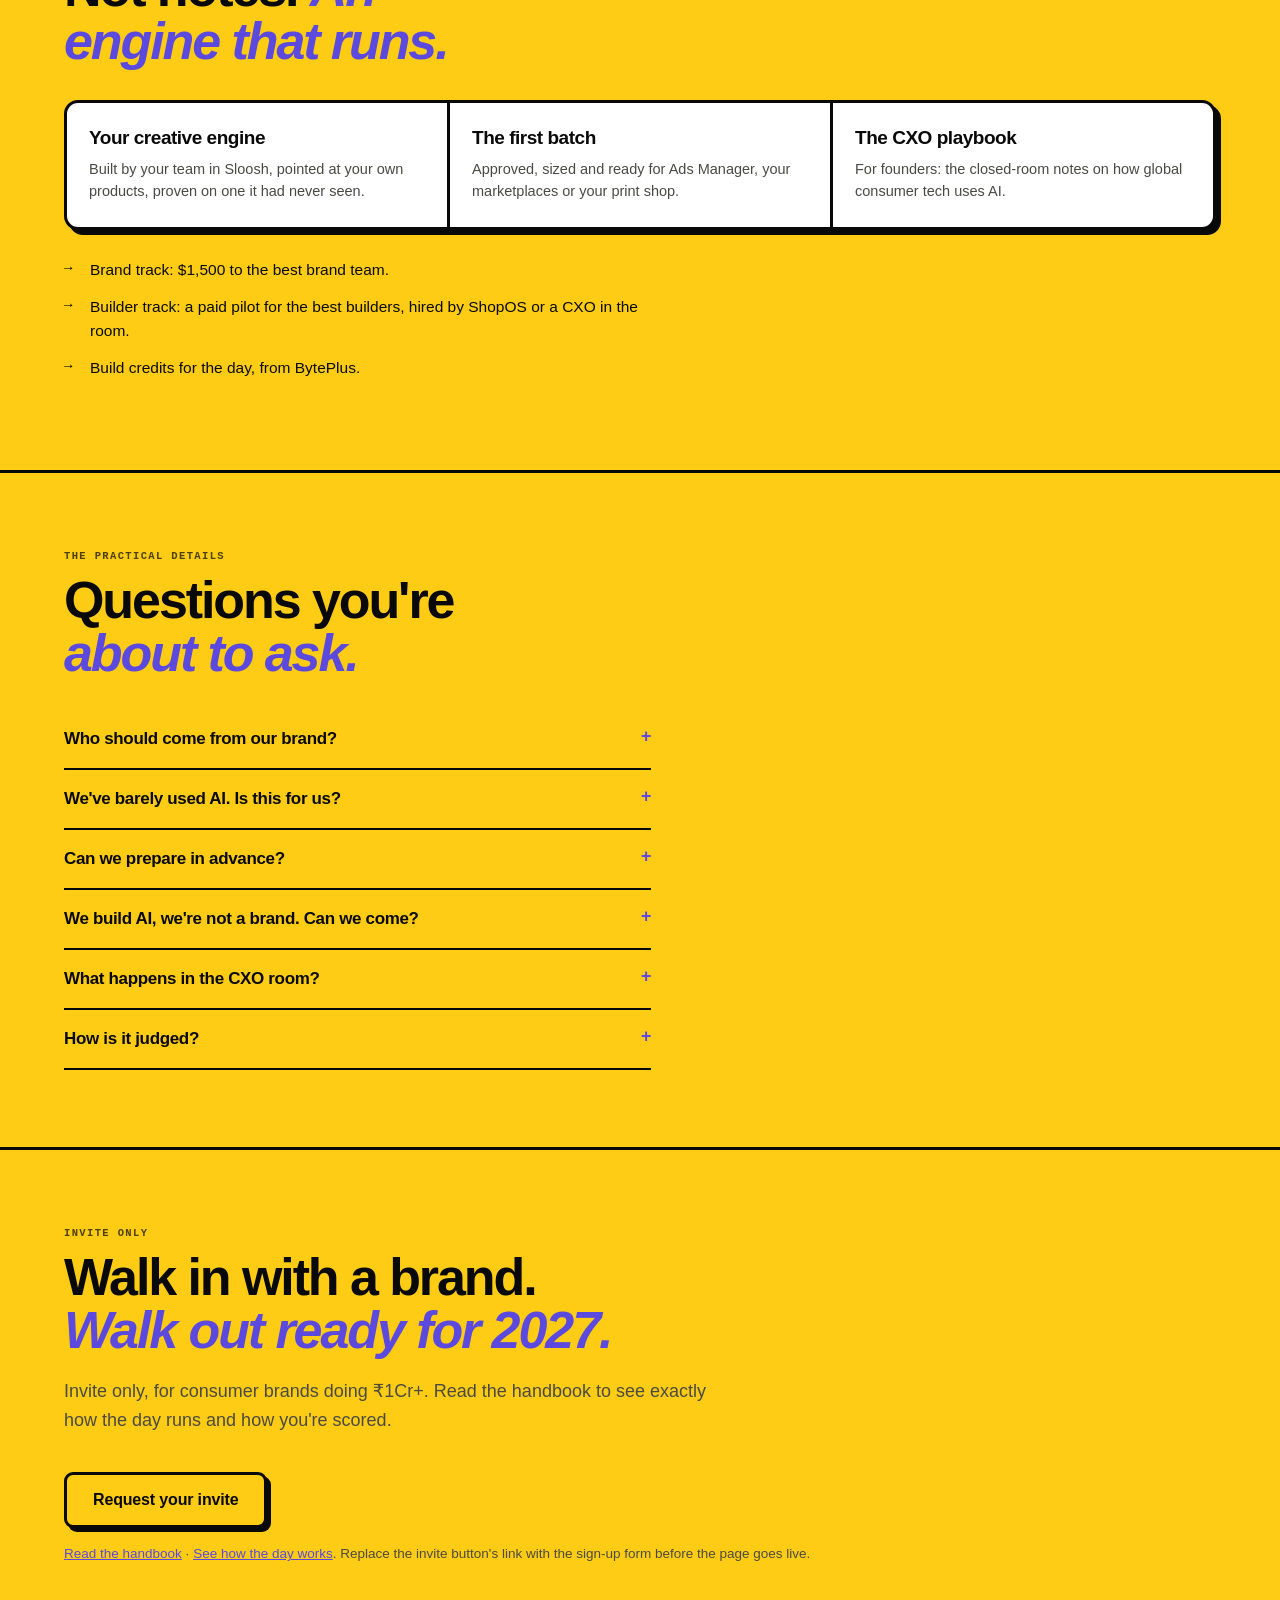
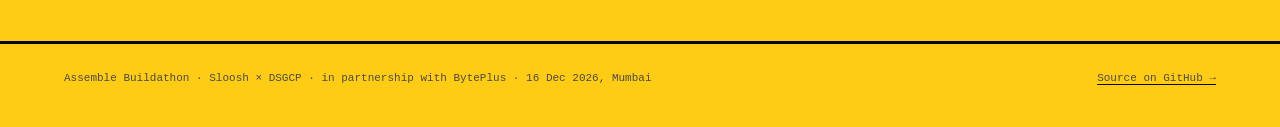
==== commit 87fe0ba9: "Teams and track mix; top 3 per track; output quality in the rubric Flow: slide 6 returns to teams of" ====
--- a/index.html
+++ b/index.html
@@ -35,7 +35,7 @@
         One day, 30+ brands, each building the creative engine it'll run all of 2027.</p>
       <p class="proof-line">
         <b>One day · 30+ brands · 60–75 people · $1,500 + a paid pilot.</b>
-        <span>Three tracks, one closed-door CXO room, the top 5 live on stage.</span>
+        <span>Two tracks, one closed-door CXO room, the top 3 from each track live on stage.</span>
       </p>
       <a class="cta" href="#invite">Request your invite</a>
       <p class="cta-note">For consumer brands doing ₹1Cr+ in revenue. Invite only.</p>
@@ -220,7 +220,7 @@
       </details>
       <details>
         <summary>How is it judged?</summary>
-        <p>Submit by 4 PM. Mentors score every team on its track. The top 5 then present live to the room and a panel of consumer-tech and AI leaders. The full rubric is in the handbook.</p>
+        <p>Submit by 4 PM. Mentors score every team on its track. The top 3 teams from each track then present live to the room and the panel. The full rubric is in the handbook.</p>
       </details>
     </div>
   </section>
